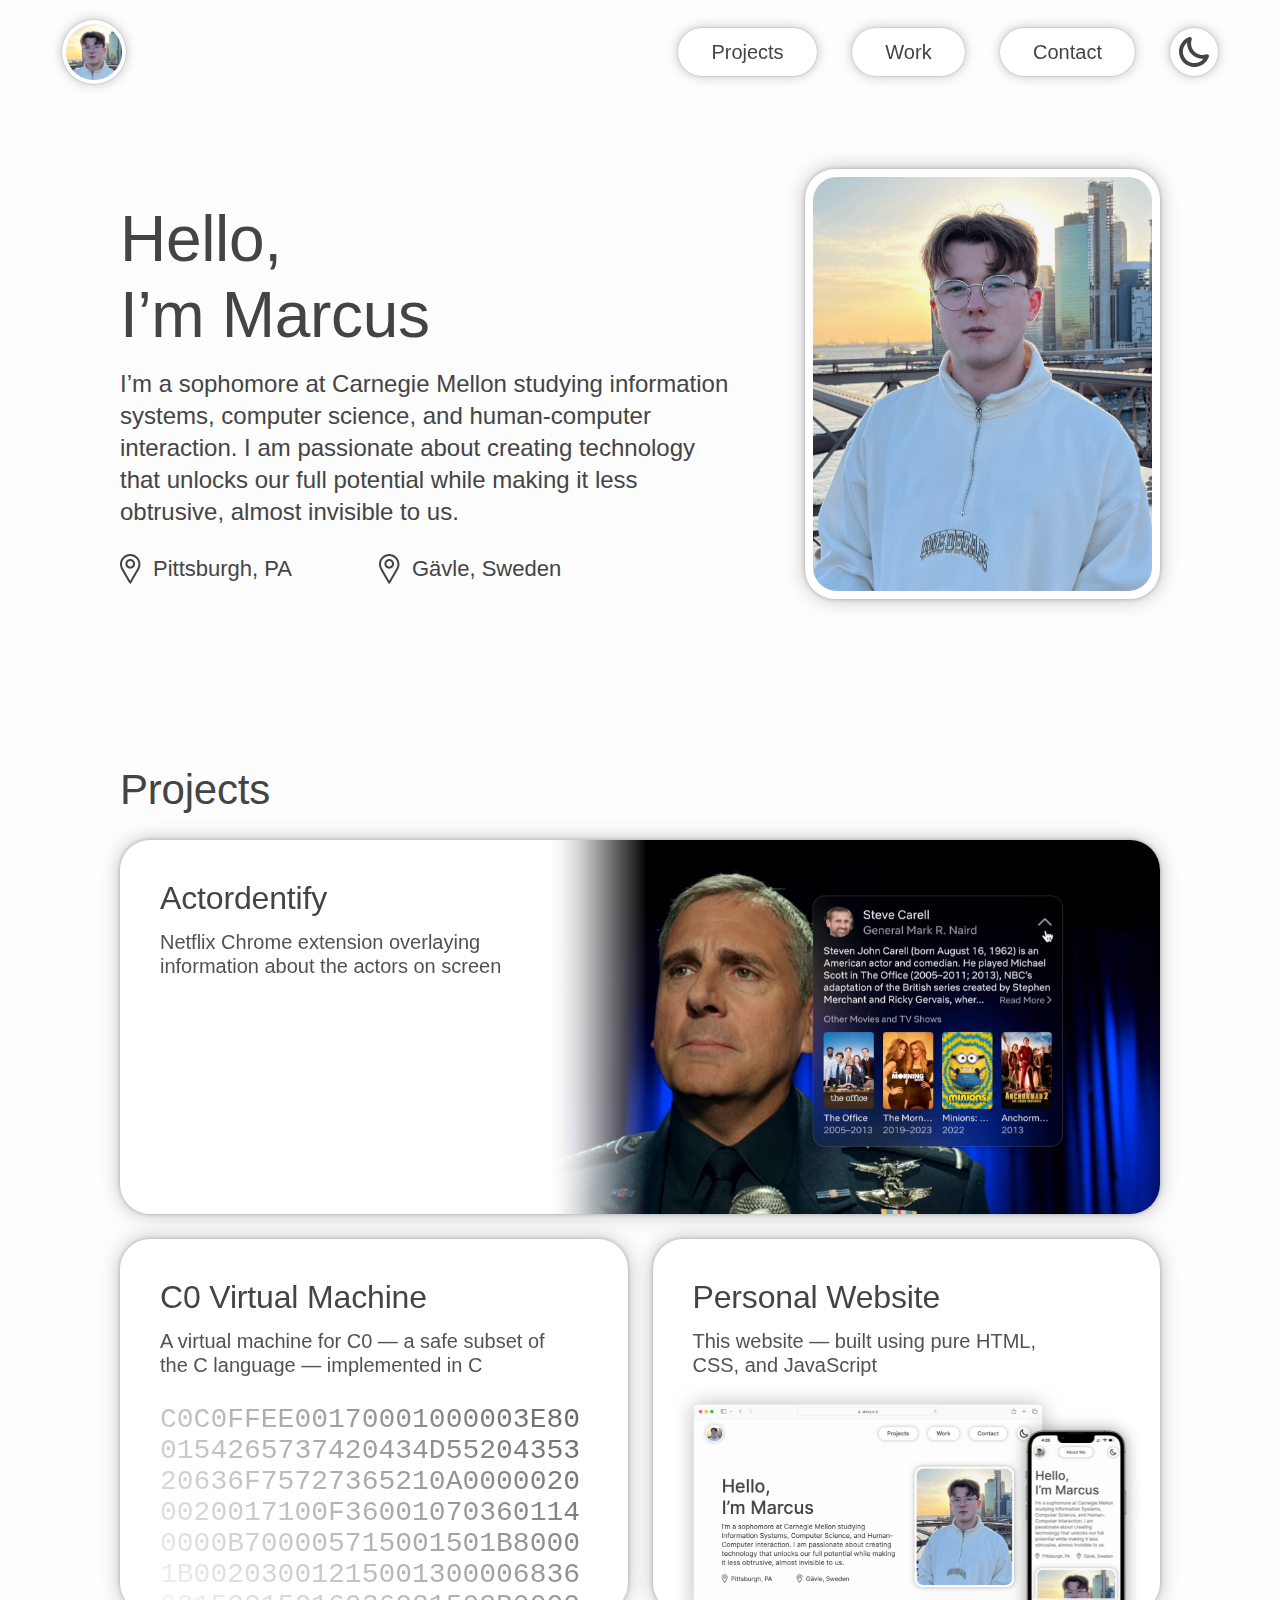
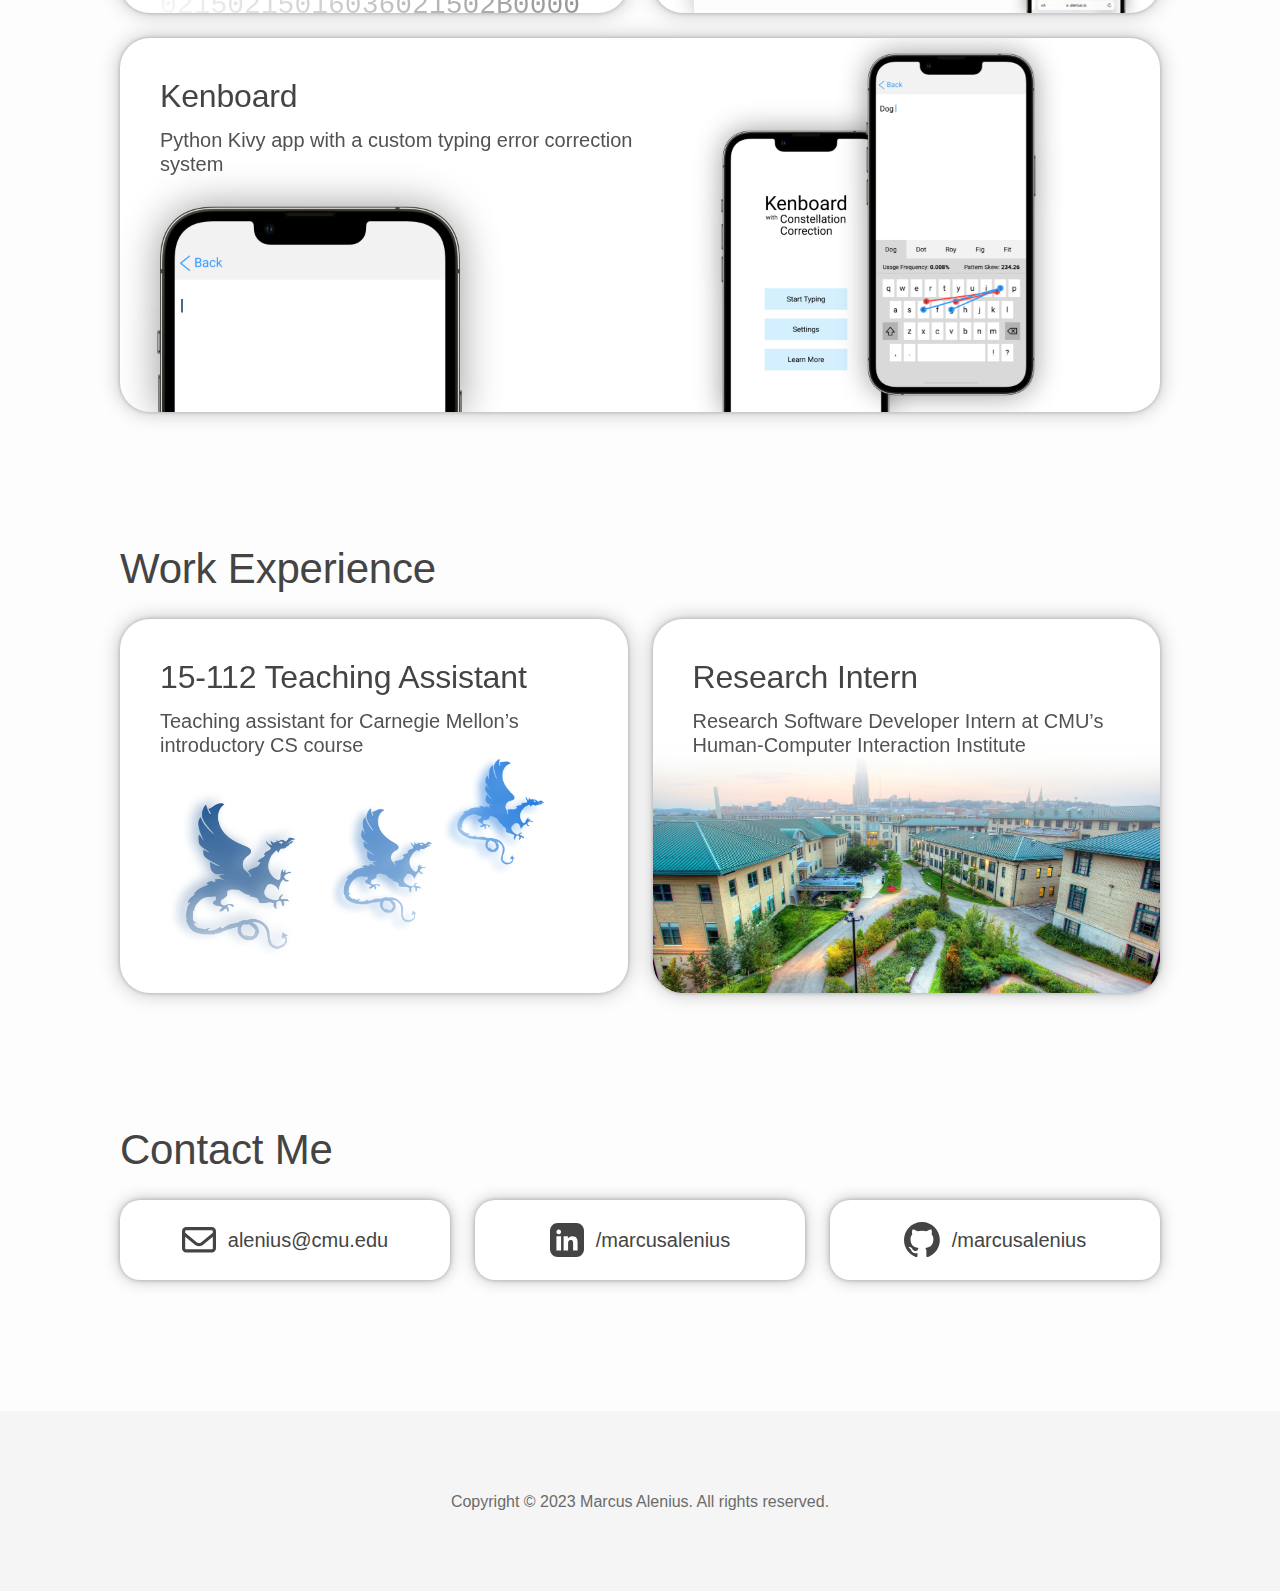
==== index.html @ e86f9cc8 "removed test" ====
<!DOCTYPE html>
<html lang="en">
  <head>
    <meta charset="UTF-8">
    <meta http-equiv="X-UA-Compatible" content="IE=edge">
    <meta name="viewport" content="width=device-width, initial-scale=1.0">
    <title>Marcus Alenius</title>
    <meta name="description" content="I’m a sophomore at Carnegie Mellon studying information systems, computer science, and human-computer interaction. I am passionate about creating technology that unlocks our full potential while making it less obtrusive, almost invisible to us.">
    <meta name="author" content="Marcus Alenius">
    <!-- Favicon -->
    <link rel="icon" type="image/png" sizes="16x16" href="/favicon-16x16.png">
    <link rel="icon" type="image/png" sizes="32x32" href="/favicon-32x32.png">
    <link rel="icon" type="image/png" sizes="48x48" href="/favicon-48x48.png">
    <link rel="icon" type="image/png" sizes="96x96" href="/favicon-96x96.png">
    <link rel="apple-touch-icon" sizes="180x180" href="/favicon-180x180.png">
    <!-- Open Graph meta data -->
    <meta property="og:url" content="https://alenius.io">
    <meta property="og:type" content="website">
    <meta property="og:site_name" content="Marcus Alenius">
    <meta property="og:title" content="Marcus Alenius">
    <meta property="og:description" content="I’m a sophomore at Carnegie Mellon studying information systems, computer science, and human-computer interaction. I am passionate about creating technology that unlocks our full potential while making it less obtrusive, almost invisible to us.">
    <meta property="og:image" content="https://alenius.io/url-thumbnails/home-thumbnail.png">
    <!-- Twitter meta data -->
    <meta name="twitter:card" content="summary_large_image">
    <meta property="twitter:domain" content="alenius.io">
    <meta property="twitter:url" content="https://alenius.io">
    <meta name="twitter:title" content="Marcus Alenius">
    <meta name="twitter:description" content="I’m a sophomore at Carnegie Mellon studying information systems, computer science, and human-computer interaction. I am passionate about creating technology that unlocks our full potential while making it less obtrusive, almost invisible to us.">
    <meta name="twitter:image" content="https://alenius.io/url-thumbnails/home-thumbnail.png">
    <!-- Font import -->
    <link rel="preconnect" href="https://fonts.googleapis.com">
    <link rel="preconnect" href="https://fonts.gstatic.com" crossorigin>
    <link href="https://fonts.googleapis.com/css2?family=Inter:wght@400;500&display=swap" rel="stylesheet">
    <!-- Style sheets -->
    <link rel="stylesheet" href="css/styles.css">
    <link rel="stylesheet" href="css/typography.css">
    <link rel="stylesheet" href="css/cards.css">
    <link rel="stylesheet" href="css/navbar.css">
    <link rel="stylesheet" href="css/hero.css">
    <link rel="stylesheet" href="css/projects.css">
    <link rel="stylesheet" href="css/work.css">
    <link rel="stylesheet" href="css/contact.css">
    <link rel="stylesheet" href="css/footer.css">
  </head>
  <body class="light-mode home-page">
    <nav>
      <div id="navbutton-home" tabindex="0" onclick="scrollToTop()">
        <div class="card-border"></div>
        <img src="images/navbar-headshot.png" alt="small image of Marcus Alenius" draggable="false" id="navbar-headshot">
      </div>
      <div class="hidden" id="navmenu-mobile">
        <div class="card-border"></div>
        <div class="navmenu-item selected" id="navmenu-item-about-me" tabindex="0" onclick="handleAboutMeClick()">
          <div class="button-text">About Me</div>
        </div>
        <div class="navmenu-item hidden" id="navmenu-item-projects" tabindex="0" onclick="handleProjectsClick()">
          <div class="button-text">Projects</div>
        </div>
        <div class="navmenu-item hidden" id="navmenu-item-work" tabindex="0" onclick="handleWorkClick()">
          <div class="button-text">Work</div>
        </div>
        <div class="navmenu-item hidden" id="navmenu-item-contact" tabindex="0" onclick="handleContactClick()">
          <div class="button-text">Contact</div>
        </div>
      </div>
      <div id="nav-right">
        <div class="navbutton" id="navbutton-projects" tabindex="0" onclick="scrollToProjects()">
          <div class="card-border"></div>
          <div class="button-text">Projects</div>
        </div>
        <div class="navbutton" id="navbutton-work" tabindex="0" onclick="scrollToWork()">
          <div class="card-border"></div>
          <div class="button-text">Work</div>
        </div>
        <div class="navbutton" id="navbutton-contact" tabindex="0" onclick="scrollToContact()">
          <div class="card-border"></div>
          <div class="button-text">Contact</div>
        </div>
        <div class="navbutton drop-down-hidden" id="navbutton-appearance" tabindex="0" onclick="toggleAppearanceDropdown()">
          <div class="card-border"></div>
          <img src="icons/appearance-icon-light-mode.svg" alt="moon icon to change appearance" draggable="false" class="appearance-icon" id="appearance-icon-light-mode">
          <img src="icons/appearance-icon-dark-mode.svg" alt="moon icon to change appearance" draggable="false" class="appearance-icon" id="appearance-icon-dark-mode">
          <img src="icons/appearance-cross-icon-light-mode.svg" alt="cross icon" draggable="false" class="appearance-cross-icon" id="appearance-cross-icon-light-mode">
          <img src="icons/appearance-cross-icon-dark-mode.svg" alt="cross icon" draggable="false" class="appearance-cross-icon" id="appearance-cross-icon-dark-mode">
        </div>
        <div class="hidden" id="appearance-drop-down">
          <div class="card-border"></div>
          <div class="appearance-drop-down-item selected" id="appearance-drop-down-item-system" tabindex="0" onclick="buttonClickToSetSystemAppearance()">
            <img src="icons/appearance-drop-down-icon-system-light-mode.svg" alt="gear icon" draggable="false" class="appearance-drop-down-icon appearance-drop-down-icon-light-mode">
            <img src="icons/appearance-drop-down-icon-system-dark-mode.png" alt="gear icon" draggable="false" class="appearance-drop-down-icon appearance-drop-down-icon-dark-mode">
            <div class="button-text">System</div>
          </div>
          <div class="appearance-drop-down-item" id="appearance-drop-down-item-light" tabindex="0" onclick="buttonClickToSetLightMode()">
            <img src="icons/appearance-drop-down-icon-light-light-mode.svg" alt="sun icon" draggable="false" class="appearance-drop-down-icon appearance-drop-down-icon-light-mode">
            <img src="icons/appearance-drop-down-icon-light-dark-mode.svg" alt="sun icon" draggable="false" class="appearance-drop-down-icon appearance-drop-down-icon-dark-mode">
            <div class="button-text">Light</div>
          </div>
          <div class="appearance-drop-down-item" id="appearance-drop-down-item-dark" tabindex="0" onclick="buttonClickToSetDarkMode()">
            <img src="icons/appearance-drop-down-icon-dark-light-mode.svg" alt="moon icon" draggable="false" class="appearance-drop-down-icon appearance-drop-down-icon-light-mode">
            <img src="icons/appearance-drop-down-icon-dark-dark-mode.svg" alt="moon icon" draggable="false" class="appearance-drop-down-icon appearance-drop-down-icon-dark-mode">
            <div class="button-text">Dark</div>
          </div>
        </div>
      </div>
    </nav>
    <div id="container">
      <div id="hero">
        <div id="hero-left">
          <h1>Hello,<br>I’m Marcus</h1>
          <p class="paragraph-large">I’m a sophomore at Carnegie Mellon studying information systems, computer science, and human-computer interaction. I am passionate about creating technology that unlocks our full potential while making it less obtrusive, almost invisible to us.</p>
          <div id="locations-container">
            <a href="https://goo.gl/maps/bNiQi64BXmRpJvmT6" target="_blank" id="pitt-link">
              <div class="location">
                <img src="icons/location-icon-light-mode.svg" alt="location pin" draggable="false" class="location-icon location-icon-light-mode">
                <img src="icons/location-icon-dark-mode.svg" alt="location pin" draggable="false" class="location-icon location-icon-dark-mode">
                <div class="location-text">Pittsburgh, PA</div>
              </div>  
            </a>
            <a href="https://goo.gl/maps/P4SXTrr1t84QU3kj7" target="_blank" id="gavle-link">
              <div class="location">
                <img src="icons/location-icon-light-mode.svg" alt="location pin" draggable="false" class="location-icon location-icon-light-mode">
                <img src="icons/location-icon-dark-mode.svg" alt="location pin" draggable="false" class="location-icon location-icon-dark-mode">
                <div class="location-text">Gävle, Sweden</div>
              </div>  
            </a>
          </div>
        </div>
        <div id="hero-right">
          <div class="card" id="hero-card">
            <div class="card-border"></div>
            <img src="images/hero-image-desktop.png" alt="large image of Marcus Alenius" draggable="false" class="hero-image" id="hero-image-desktop">
            <img src="images/hero-image-tablet.png" alt="large image of Marcus Alenius" draggable="false" class="hero-image" id="hero-image-tablet">
            <img src="images/hero-image-medium-skinny.png" alt="large image of Marcus Alenius" draggable="false" class="hero-image" id="hero-image-medium-skinny">
            <img src="images/hero-image-skinny.png" alt="large image of Marcus Alenius" draggable="false" class="hero-image" id="hero-image-skinny">
            <img src="images/hero-image-mobile.png" alt="large image of Marcus Alenius" draggable="false" class="hero-image" id="hero-image-mobile">
            <img src="images/hero-image-mobile-small.png" alt="large image of Marcus Alenius" draggable="false" class="hero-image" id="hero-image-mobile-small">
          </div>
        </div>
      </div>
      <div id="projects">
        <h2>Projects</h2>
        <div class="card-layout">
          <div class="card" id="kenboard-card" tabindex="0" onclick="window.location.href='https://alenius.io/kenboard'">
            <div class="card-border"></div>
            <h3>Kenboard</h3>
            <p class="paragraph-small">Python Kivy app with a custom typing error correction system</p>
            <div class="card-images">
              <img src="images/kenboard-demo.png" alt="screenshot of Kenboard's typing experience" draggable="false" id="kenboard-demo-image">
              <video src="images/kenboard-demo.mp4" playsinline muted loop id="kenboard-demo-video"></video>
              <img src="images/kenboard-splash.png" alt="screenshot of Kenboard's splash screen" draggable="false" id="kenboard-splash">
              <img src="images/kenboard-debug.png" alt="screenshot of Kenboard's typing experience in debug mode" draggable="false" id="kenboard-debug">  
            </div>
          </div>
          <div class="card" id="c0vm-card" tabindex="0" onclick="window.location.href='https://alenius.io/c0vm'">
            <div class="card-border"></div>
            <h3>C0 Virtual Machine</h3>
            <p class="paragraph-small">A virtual machine for C0 — a safe subset of the C language — implemented in C</p>
            <div class="card-images">
              <p>
                C0C0FFEE00170001000003E800154265737420434D5520435320636F75727365210A00000200020017100F360010703601140000B700005715001501B80001B0020300121500130000683602150215016036021502B0000100010006
              </p>
            </div>
          </div>
          <div class="card" id="personal-website-card" tabindex="0" onclick="window.location.href='https://alenius.io/personal-website'">
            <div class="card-border"></div>
            <h3>Personal Website</h3>
            <p class="paragraph-small">This website — built using pure HTML, CSS, and JavaScript</p>
            <div class="card-images">
              <img src="images/personal-website-safari-light-mode.png" alt="screenshot of this website" draggable="false" class="personal-website-safari" id="personal-website-safari-light-mode">
              <img src="images/personal-website-safari-dark-mode.png" alt="screenshot of this website" draggable="false" class="personal-website-safari" id="personal-website-safari-dark-mode">
              <img src="images/personal-website-iphone-light-mode.png" alt="screenshot of this website on an iPhone" draggable="false" class="personal-website-iphone" id="personal-website-iphone-light-mode">
              <img src="images/personal-website-iphone-dark-mode.png" alt="screenshot of this website on an iPhone" draggable="false" class="personal-website-iphone" id="personal-website-iphone-dark-mode">
            </div>
          </div>
          <!-- <div class="card" id="happy-day-card" tabindex="0" onclick="window.location.href='https://alenius.io/happy-day'">
            <div class="card-border"></div>
            <h3>Happy Day Dessert<br>Factory Website</h3>
            <p class="paragraph-small">Redesign of local ice cream shop’s website</p>
            <div class="card-images">
              <img src="images/happy-day-menu.png" alt="screenshot of Happy Day Dessert Factory's menu page" draggable="false" id="happy-day-menu">
              <img src="images/happy-day-home.png" alt="screenshot of Happy Day Dessert Factory's home page" draggable="false" id="happy-day-home">    
            </div>
          </div>   -->
          <div class="card" id="actordentify-card" tabindex="0" onclick="window.location.href='https://alenius.io/actordentify'">
            <div class="card-border"></div>
            <h3>Actordentify</h3>
            <p class="paragraph-small">Netflix Chrome extension overlaying information about the actors on screen</p>
            <p class="paragraph-small paragraph-small-mobile">Netflix Chrome extension providing actor information</p>
            <div class="card-images">
              <img src="images/actordentify-hero-image.png" alt="Card with actor information" id="actordentify-hero-image">
              <img src="images/actordentify-hero-image-mobile.png" alt="Card with actor information" id="actordentify-hero-image-mobile">
              <div id="actordentify-fade"></div>
            </div>
          </div>
        </div>
      </div>
      <div id="work">
        <h2>Work Experience</h2>
        <div class="card-layout">
          <div class="card" id="ta-card" tabindex="0" onclick="window.location.href='https://alenius.io/ta-112'">
            <h3>15-112 Teaching Assistant</h3>
            <div class="card-border"></div>
            <p class="paragraph-small">Teaching assistant for Carnegie Mellon’s introductory CS course</p>
            <div class="card-images">
              <img src="images/ta-112-dragon-large-light-mode.png" alt="Large blue dragon" id="ta-112-dragon-large-light-mode" class="ta-112-dragon-large ta-112-dragon-light-mode">
              <img src="images/ta-112-dragon-large-dark-mode.png" alt="Large blue dragon" id="ta-112-dragon-large-dark-mode" class="ta-112-dragon-large ta-112-dragon-dark-mode">
              <img src="images/ta-112-dragon-medium-light-mode.png" alt="Medium blue dragon" id="ta-112-dragon-medium-light-mode" class="ta-112-dragon-medium ta-112-dragon-light-mode">
              <img src="images/ta-112-dragon-medium-dark-mode.png" alt="Medium blue dragon" id="ta-112-dragon-medium-dark-mode" class="ta-112-dragon-medium ta-112-dragon-dark-mode">
              <img src="images/ta-112-dragon-small-light-mode.png" alt="Small blue dragon" id="ta-112-dragon-small-light-mode" class="ta-112-dragon-small ta-112-dragon-light-mode">
              <img src="images/ta-112-dragon-small-dark-mode.png" alt="Small blue dragon" id="ta-112-dragon-small-dark-mode" class="ta-112-dragon-small ta-112-dragon-dark-mode">  
            </div>
          </div>
          <div class="card" id="hcii-reu-card" tabindex="0" onclick="window.location.href='https://alenius.io/hcii-reu'">
            <div class="card-border"></div>
            <h3>Research Intern</h3>
            <p class="paragraph-small">Research Software Developer Intern at CMU’s Human-Computer Interaction Institute</p>
            <div class="card-images">
              <img src="images/hcii-reu-landscape-faded.png" alt="CMU's campus" draggable="false" id="hcii-reu-landscape-faded">
            </div>
          </div>
        </div>
      </div>
      <div id="contact">
        <h2>Contact Me</h2>
        <div class="contact-card-layout">
          <a href="mailto:alenius@cmu.edu" target="_blank" tabindex="0">
            <div class="contact-card" id="email-card">
              <div class="card-border"></div>
              <img src="icons/email-icon-light-mode.svg" alt="email icon" draggable="false" class="contact-icon-light-mode email-icon">
              <img src="icons/email-icon-dark-mode.svg" alt="email icon" draggable="false" class="contact-icon-dark-mode email-icon">
              <div class="button-text">alenius@cmu.edu</div>
            </div>  
          </a>
          <a href="https://www.linkedin.com/in/marcusalenius/" target="_blank" tabindex="0">
            <div class="contact-card" id="linkedin-card">
              <div class="card-border"></div>
              <img src="icons/linkedin-icon-light-mode.svg" alt="linkedin icon" draggable="false" class="contact-icon-light-mode linkedin-icon">
              <img src="icons/linkedin-icon-dark-mode.svg" alt="linkedin icon" draggable="false" class="contact-icon-dark-mode linkedin-icon">
              <div class="button-text">/marcusalenius</div>
            </div>  
          </a>
          <a href="https://github.com/marcusalenius" target="_blank" tabindex="0">
            <div class="contact-card" id="github-card">
              <div class="card-border"></div>
              <img src="icons/github-icon-light-mode.svg" alt="github icon" draggable="false" class="contact-icon-light-mode github-icon">
              <img src="icons/github-icon-dark-mode.svg" alt="github icon" draggable="false" class="contact-icon-dark-mode github-icon">
              <div class="button-text">/marcusalenius</div>
            </div>  
          </a>
        </div>
      </div>
    </div>  
    <footer>
      <div class="footer-text">Copyright &copy; 2023 Marcus Alenius. All rights reserved.</div>
    </footer>
    <script src="js/navbar-and-appearance.js"></script>
    <script src="js/locations.js"></script>
    <script src="js/navmenu-mobile.js"></script>
    <script src="js/card-hover-effect.js"></script>
    <script src="js/accessibility.js"></script>
    <script src="js/video-playback.js"></script>
  </body>
</html>
---- css/styles.css ----
:root {

    /* light mode colors */
    --lightBackground: #FDFDFD;
    --lightCard: #FFFFFF;
    --lightText: #444444;
    --lightBodyText: #525252;
    --lightFooterText: #6B6B6B;
    --lightFooter: #F5F5F5;
    --lightHover: #F5F5F5;
    --lightSelected: #ECECEC;

    /* dark mode colors */
    --darkBackground: #262626;
    --darkCard: #323232;
    --darkCardRim: #555555;
    --darkText: #FAFAFA;
    --darkBodyText: #E6E6E6;
    --darkFooterText: #B3B3B3;
    --darkFooter: #2E2E2E;
    --darkHover: #414141;
    --darkSelected: #4D4D4D;

}

* {
    box-sizing: border-box;
    margin: 0;
    padding: 0;
}

body {
    /* font-family: 'Inter', sans-serif; */
    font-family: 'Nunito Sans', sans-serif;
    -webkit-font-smoothing: subpixel-antialiased;
}

body.light-mode {
    background-color: var(--lightBackground);
    transition: background-color 400ms;
}

body.dark-mode {
    background-color: var(--darkBackground);
    transition: background-color 400ms;
}

#container {
    width: 1040px;
    margin: 0 auto;
}

a { text-decoration: none; }

/* iPad Pro 11" Landscape */
@media (max-width: 1200px) {

    #container { width: 989px; }

}

/* iPad Pro 12.9" Portrait */
@media (max-width: 1120px) {

    #container { width: 862px; }

}

/* iPad Pro 11" Portrait */
@media (max-width: 970px) {

    #container { width: 754px; }

}

/* iPad Mini Portrait */
@media (max-width: 830px) {

    #container { width: 700px; }

}

/* iPhone 14 Plus */
@media (max-width: 740px) {

    #container { width: 394px; }

}

/* iPhone 14 */
@media (max-width: 424px) {

    #container { width: 353px; }

}
---- css/typography.css ----
h1 {
    font-style: normal;
    font-weight: 500;
    font-size: 64px;
    line-height: 76px;
    letter-spacing: -0.005em;
}

.light-mode h1 { color: var(--lightText); }

.dark-mode h1 { color: var(--darkText); }

h2 {
    font-style: normal;
    font-weight: 500;
    font-size: 42px;
    line-height: 51px;
    letter-spacing: -0.005em;
}

.light-mode h2 { color: var(--lightText); }

.dark-mode h2 { color: var(--darkText); }

h3 {
    font-style: normal;
    font-weight: 500;
    font-size: 32px;
    line-height: 39px;
    letter-spacing: -0.005em;
    z-index: 15;
}

.light-mode h3 { color: var(--lightText); }

.dark-mode h3 { color: var(--darkText); }

p.paragraph-large {
    font-style: normal;
    font-weight: 400;
    font-size: 24px;
    line-height: 32px;
}

.light-mode p.paragraph-large { color: var(--lightText); }

.dark-mode p.paragraph-large { color: var(--darkText); }

p.paragraph-small {
    font-style: normal;
    font-weight: 400;
    font-size: 20px;
    line-height: 24px;
    z-index: 15;
}

.light-mode p.paragraph-small { color: var(--lightBodyText); }

.dark-mode p.paragraph-small { color: var(--darkBodyText); }

.location-text {
    font-style: normal;
    font-weight: 400;
    font-size: 22px;
    white-space: nowrap;
}

.light-mode .location-text { color: var(--lightText); }

.dark-mode .location-text { color: var(--darkText); }

.button-text {
    font-style: normal;
    font-weight: 500;
    font-size: 20px;
    line-height: 24px;
}

.light-mode .button-text { color: var(--lightText); }

.dark-mode .button-text { color: var(--darkText); }

.footer-text {
    font-style: normal;
    font-weight: 400;
    font-size: 16px;
    line-height: 19px;
}

.light-mode .footer-text { color: var(--lightFooterText); }

.dark-mode .footer-text { color: var(--darkFooterText); }

.image-text {
    font-style: normal;
    font-weight: 400;
    font-size: 16px;
    line-height: 19px;
}

.light-mode .image-text { color: var(--lightBodyText); }

.dark-mode .image-text { color: var(--darkBodyText); }


.light-mode a { color: var(--lightFooterText); }

.dark-mode a { color: var(--darkFooterText); }

.post-body p {
    font-style: normal;
    font-weight: 400;
    font-size: 18px;
    line-height: 26px;
    z-index: 15;
}

.light-mode .post-body p { color: var(--lightBodyText); }

.dark-mode .post-body p { color: var(--darkBodyText); }

.post-body ol {
    font-style: normal;
    font-weight: 400;
    font-size: 18px;
    line-height: 24px;
    z-index: 15;
}

.light-mode .post-body ol { color: var(--lightBodyText); }

.dark-mode .post-body ol { color: var(--darkBodyText); }


/* tablet */
@media (max-width: 1200px) {
    
    h1 {
        font-size: 58px;
        line-height: 68px;
    }

    h2 {
        font-size: 38px;
        line-height: 46px;
    }

    p.paragraph-large {
        font-size: 22px;
        line-height: 30px;
    }

    .location-text { font-size: 20px; }
        
}

/* phone */
@media (max-width: 740px) {
    
    h1 {
        font-size: 54px;
        line-height: 63px;
    }

    h2 {
        font-size: 32px;
        line-height: 39px;
    }

    h3 {
        font-size: 26px;
        line-height: 32px;
    }

    p.paragraph-large {
        font-size: 20px;
        line-height: 26px;
    }

    p.paragraph-small {
        font-size: 18px;
        line-height: 21px;
    }

    .location-text { font-size: 18px; }
    
    .button-text {
        font-size: 18px;
        line-height: 22px;
    }
    
    .footer-text {
        font-size: 14px;
        line-height: 17px;
        text-align: center;
    }

}
---- css/cards.css ----
.card-layout {
    display: grid;
    grid-template-columns: 1fr 1fr;
    gap: 25px;
    margin-top: 25px;
    margin-bottom: 131px;
}

.card {
    overflow: hidden;
    border-radius: 30px;
    height: 374px;
    cursor: pointer;
    transform: translateZ(0); /* to fix safari border radius overflow hidden issue */
}

.card h3 {
    padding-left: 40px;
    padding-top: 39px;
    position: relative;
}

.card p {
    margin-left: 40px;
    margin-top: 12px;
    position: relative;
}

.card-images {
    overflow: hidden;
    position: absolute;
    width: 100%;
    height: 100%;
    top: 0px;
    left: 0px;
    z-index: 11;
    transform: translateZ(0); /* to fix safari border radius overflow hidden issue */
}

.light-mode .card {
    background: var(--lightCard);
    box-shadow: 0px 0px 4px rgba(0, 0, 0, 0.25), 0px 0px 20px rgba(0, 0, 0, 0.25);
    transition: scale 200ms ease, box-shadow 200ms ease; /* transition for hover */
}

@media (hover: hover) {
    .light-mode .card:hover {
        box-shadow: 0px 0px 11px rgba(0, 0, 0, 0.25), 0px 0px 32px rgba(0, 0, 0, 0.25);
        scale: 1.0005;
        transition: scale 200ms ease, box-shadow 200ms ease;
    }
}

/* background card */
.dark-mode .card {
    background: var(--darkCardRim);
    box-shadow: 0px 0px 17px #000000;
    position: relative;
    transition: scale 200ms ease, box-shadow 200ms ease; /* transition for hover */
}

@media (hover: hover) {
    .dark-mode .card:hover {
        box-shadow: 0px 0px 22px #000000;
        scale: 1.001;
        transition: scale 200ms ease, box-shadow 200ms ease;
    }
}

/* foreground card */
.dark-mode .card::before {
    background-color: var(--darkCard);
    content: '';
    position: absolute;
    margin: 1px;
    width: calc(100% - 2px);
    height: calc(100% - 2px);
    border-radius: 29px;
    z-index: 10;
}

/* foreground hover element and background hover element */
.card::after,
.card .card-border,
.contact-card::after,
.contact-card .card-border {
    opacity: 0;
    transition: opacity 500ms;
    content: '';
    position: absolute;
    left: 0;
    top: 0;
    width: 100%;
    height: 100%;
    border-radius: inherit;
}

/* foreground hover element, dark mode */
.dark-mode .card::after {
    background: radial-gradient(
        circle 800px at var(--mouseX) var(--mouseY), rgba(255, 255, 255, 0.04), 
        transparent 40%
    );
    z-index: 20;
}

/* foreground hover element, light mode */
.light-mode .card::after {
    background: radial-gradient(
        circle 800px at var(--mouseX) var(--mouseY), rgba(255, 255, 255, 0.3), 
        transparent 40%
    );
    z-index: 20;
}

/* hero card hover element, dark mode */
.dark-mode #hero-card::after {
    background: radial-gradient(
        circle 800px at var(--mouseX) var(--mouseY), rgba(255, 255, 255, 0.1), 
        transparent 40%
    );
    z-index: 20;
}

/* hero card hover element, light mode */
.light-mode #hero-card::after {
    background: radial-gradient(
        circle 800px at var(--mouseX) var(--mouseY), rgba(255, 255, 255, 0.18), 
        transparent 40%
    );
    z-index: 20;
}

/* make actordentify card hover element the same as hero card hover element in light mode */
.light-mode #actordentify-card::after {
    background: radial-gradient(
        circle 800px at var(--mouseX) var(--mouseY), rgba(255, 255, 255, 0.18), 
        transparent 40%
    );
    z-index: 20;
}


/* background hover element, only in dark mode, o */
.dark-mode .card .card-border {
    background: radial-gradient(
        circle 400px at var(--mouseX) var(--mouseY), rgba(255, 255, 255, 0.7), 
        transparent 40%
    );
    z-index: 9;
}

/* background hover element, hide in light mode */
.light-mode .card .card-border,
.light-mode .contact-card .card-border {
    display: none;
}

/* when card hovered, show foreground hover element */
@media (hover: hover) {
    .card:hover::after,
    .contact-card:hover::after {
        opacity: 1;
    }
}

/* when card-layout hovered, show background hover element */
@media (hover: hover) {
    .card-layout:hover .card .card-border,
    .contact-card-layout:hover .contact-card .card-border {
        opacity: 1;
    }
}

/* when hero-card hovered, show background hover element */
@media (hover: hover) {
    #hero-card:hover .card-border {
        opacity: 1;
    }    
}

.contact-card-layout {
    display: grid;
    grid-template-columns: 1fr 1fr 1fr;
    gap: 25px;
    margin-top: 25px;
    margin-bottom: 131px;
}

.contact-card {
    border-radius: 20px;
    height: 80px;
    position: relative;
}

.contact-card .button-text { 
    position: relative; 
    z-index: 11;
}

.light-mode .contact-card {
    background: var(--lightCard);
    box-shadow: 0px 0px 4px rgba(0, 0, 0, 0.25), 0px 0px 16px rgba(0, 0, 0, 0.25);
    transition: scale 200ms ease, box-shadow 200ms ease; /* transition for hover */
}

@media (hover: hover) {
    .light-mode .contact-card:hover {
        box-shadow: 0px 0px 10px rgba(0, 0, 0, 0.25), 0px 0px 30px rgba(0, 0, 0, 0.25);
        scale: 1.00005;
        transition: scale 200ms ease, box-shadow 200ms ease;
    }    
}

/* background contact-card */
.dark-mode .contact-card {
    background: var(--darkCardRim);
    box-shadow: 0px 0px 10px #000000;
    position: relative;
    transition: scale 200ms ease, box-shadow 200ms ease; /* transition for hover */
}

@media (hover: hover) {
    .dark-mode .contact-card:hover {
        box-shadow: 0px 0px 15px #000000;
        scale: 1.0005;
        transition: scale 200ms ease, box-shadow 200ms ease;
    
    }    
}

/* foreground contact-card */
.dark-mode .contact-card::before {
    background-color: var(--darkCard);
    content: '';
    position: absolute;
    margin: 1px;
    width: calc(100% - 2px);
    height: calc(100% - 2px);
    border-radius: 19px;
    z-index: 10;
}

/* foreground hover element, dark mode */
.dark-mode .contact-card::after {
    background: radial-gradient(
        circle 400px at var(--mouseX) var(--mouseY), rgba(255, 255, 255, 0.04), 
        transparent 40%
    );
    z-index: 20;
}

/* foreground hover element, light mode */
.light-mode .contact-card::after {
    background: radial-gradient(
        circle 400px at var(--mouseX) var(--mouseY), rgba(255, 255, 255, 0.2), 
        transparent 40%
    );
    z-index: 20;
}

/* background hover element, only in dark mode */
.dark-mode .contact-card .card-border {
    background: radial-gradient(
        circle 150px at var(--mouseX) var(--mouseY), rgba(255, 255, 255, 0.7), 
        transparent 40%
    );
    z-index: 9;
}


/* iPad Pro 11" Portrait */
@media (max-width: 970px) {

    .card-layout { gap: 22px; }

    .contact-card-layout { gap: 22px; }
    
    .card h3 {
        padding-left: 33px;
        padding-top: 28px;
    }
    
    .card p {
        margin-left: 33px;
        margin-top: 10px;
    }
     
}

/* iPad Mini Portrait */
@media (max-width: 830px) {

    .card-layout { gap: 20px; }

    .contact-card-layout { gap: 20px; }

    .card h3 {
        padding-left: 22px;
        padding-top: 28px;
    }
    
    .card p {
        margin-left: 22px;
        margin-top: 10px;
    }

}

/* iPhone 14 Plus */
@media (max-width: 740px) {

    .card-layout {
        display: grid;
        grid-template-columns: 1fr;
        gap: 22px;
        margin-top: 25px;
        margin-bottom: 131px;
    }    

    .card { height: 285px; }
    
    .card h3 {
        padding-left: 28px;
        padding-top: 27px;
    }
    
    .card p {
        margin-left: 28px;
        margin-top: 8px;
    }

    .contact-card-layout {
        display: grid;
        grid-template-columns: 1fr;
        gap: 20px;
        margin-top: 25px;
        margin-bottom: 131px;
    }

    .contact-card { height: 70px; }
    
}
---- css/navbar.css ----
nav {
    position: sticky;
    z-index: 100;
    top: 20px;
    width: 1156px;
    margin: 0 auto;
    display: flex;
    justify-content: space-between;
    align-items: center;
}

.post-page nav {
    top: 28px;
}

#nav-right {
    display: flex;
    gap: 35px;
}

/* Navbuttons */

.navbutton {
    border-radius: 45px;
    height: 48px;
    display: flex;
    align-items: center;
    justify-content: center;
    cursor: pointer;
    position: relative;
}

.light-mode .navbutton {
    background-color: var(--lightCard);
    box-shadow: 0px 0px 2px rgba(0, 0, 0, 0.25), 0px 0px 12px rgba(0, 0, 0, 0.25);
    transition: scale 200ms ease, box-shadow 200ms ease; /* transition for hover */
}

@media (hover: hover) {
    .light-mode .navbutton:hover {
        box-shadow: 0px 0px 8px rgba(0, 0, 0, 0.25), 0px 0px 26px rgba(0, 0, 0, 0.25);
        scale: 1.00005;
        transition: scale 200ms ease, box-shadow 200ms ease;
    }    
}

/* background card */
.dark-mode .navbutton {
    background-color: var(--darkCardRim);
    box-shadow: 0px 0px 8px #000000;
    position: relative;
    transition: scale 200ms ease, box-shadow 200ms ease; /* transition for hover */

}

@media (hover: hover) {
    .dark-mode .navbutton:hover {
        box-shadow: 0px 0px 13px #000000;
        scale: 1.0001;
        transition: scale 200ms ease, box-shadow 200ms ease;
    }    
}

/* foreground card */
.dark-mode .navbutton::before {
    background-color: var(--darkCard);
    content: '';
    position: absolute;
    margin: 1px;
    width: calc(100% - 2px);
    height: calc(100% - 2px);
    border-radius: 44px;
    z-index: 101;
}

/* foreground hover element and background hover element */
.navbutton::after,
.navbutton .card-border,
#appearance-drop-down::after,
#appearance-drop-down .card-border,
#navbutton-home::after,
#navbutton-home .card-border,
#navmenu-mobile::after,
#navmenu-mobile .card-border {
    opacity: 0;
    transition: opacity 500ms;
    content: '';
    position: absolute;
    left: 0;
    top: 0;
    width: 100%;
    height: 100%;
    border-radius: inherit;
}

/* foreground hover element, dark mode */
.dark-mode .navbutton::after {
    background: radial-gradient(
        circle 200px at var(--mouseX) var(--mouseY), rgba(255, 255, 255, 0.04), 
        transparent 40%
    );
    z-index: 120;
}

/* foreground hover element, light mode */
.light-mode .navbutton::after {
    background: radial-gradient(
        circle 200px at var(--mouseX) var(--mouseY), rgba(255, 255, 255, 0.2), 
        transparent 40%
    );
    z-index: 120;
}

/* background hover element, only in dark mode */
.dark-mode .navbutton .card-border,
.dark-mode #navbutton-home .card-border {
    background: radial-gradient(
        circle 100px at var(--mouseX) var(--mouseY), rgba(255, 255, 255, 0.7), 
        transparent 40%
    );
    z-index: 100;
}

/* background hover element, hide in light mode */
.light-mode .navbutton .card-border,
.light-mode #appearance-drop-down .card-border,
.light-mode #navbutton-home .card-border,
.light-mode #navmenu-mobile .card-border {
    display: none;
}

/* when card hovered, show foreground hover element */
@media (hover: hover) {
    .navbutton:hover::after,
    #appearance-drop-down:hover::after,
    #navbutton-home:hover::after,
    #navmenu-mobile:hover::after {
        opacity: 1;
    }
}

/* when parent container hovered, show background hover element */
@media (hover: hover) {
    #nav-right:hover .navbutton .card-border,
    #appearance-drop-down:hover .card-border,
    #navbutton-home:hover .card-border,
    #navbutton-appearance:hover .card-border,
    #navbutton-back:hover .card-border,
    #navmenu-mobile:hover .card-border {
        opacity: 1;
    }
}

.navbutton .button-text { z-index: 102; }

#navbutton-projects { width: 139px; }

#navbutton-work { width: 113px; }

#navbutton-contact { width: 135px; }

#navbutton-back {
    width: 118px;
    display: flex;
    gap: 8px;
}

/* Home button */

#navbutton-home {
    position: relative;
    width: 64px;
    height: 64px;
    border-radius: 45px;
    cursor: pointer;
}

.light-mode #navbutton-home {
    background: var(--lightCard);
    box-shadow: 0px 0px 2px rgba(0, 0, 0, 0.25), 0px 0px 12px rgba(0, 0, 0, 0.25);
    transition: scale 200ms ease, box-shadow 200ms ease; /* transition for hover */
}

@media (hover: hover) {
    .light-mode #navbutton-home:hover {
        box-shadow: 0px 0px 8px rgba(0, 0, 0, 0.25), 0px 0px 26px rgba(0, 0, 0, 0.25);
        scale: 1.0005;
        transition: scale 200ms ease, box-shadow 200ms ease;
    }    
}

/* background card */
.dark-mode #navbutton-home {
    background: var(--darkCardRim);
    box-shadow: 0px 0px 8px #000000;
    transition: scale 200ms ease, box-shadow 200ms ease; /* transition for hover */
}

@media (hover: hover) {
    .dark-mode #navbutton-home:hover {
        box-shadow: 0px 0px 13px #000000;
        scale: 1.0005;
        transition: scale 200ms ease, box-shadow 200ms ease;
    
    }    
}

/* foreground card */
.dark-mode #navbutton-home::before {
    background: var(--darkCard);
    position: relative;
    content: '';
    display: inline-block;
    margin: 1px;
    width: calc(100% - 2px);
    height: calc(100% - 2px);
    border-radius: 45px;
    z-index: 101;
}

/* foreground hover element, dark mode */
.dark-mode #navbutton-home::after {
    background: radial-gradient(
        circle 200px at var(--mouseX) var(--mouseY), rgba(255, 255, 255, 0.1), 
        transparent 40%
    );
    z-index: 120;
}

/* foreground hover element, light mode */
.light-mode #navbutton-home::after {
    background: radial-gradient(
        circle 200px at var(--mouseX) var(--mouseY), rgba(255, 255, 255, 0.02), 
        transparent 40%
    );
    z-index: 120;
}

#navbar-headshot {
    position: absolute;
    width: 56px;
    height: 56px;
    left: 4px;
    top: 4px;
    z-index: 102;
}

/* Back button */

#back-icon-dark-mode,
#back-icon-light-mode { z-index: 102; }

.light-mode #back-icon-dark-mode,
.dark-mode #back-icon-light-mode { display: none; }

/* Appearance button */

#navbutton-appearance {
    position: relative;
    width: 48px;
    height: 48px;
    border-radius: 45px;
    cursor: pointer;
}

#appearance-icon-light-mode {
    position: absolute;
    left: 9px;
    top: 9px;
    z-index: 102;
}

#appearance-icon-dark-mode {
    position: absolute;
    left: 11px;
    top: 10px;
    z-index: 102;
}

.appearance-cross-icon {
    position: absolute;
    left: 14px;
    top: 14px;
    z-index: 102;
}

.drop-down-hidden .appearance-icon,
.drop-down-visible .appearance-cross-icon {
    display: inline;
    transform: scale(1);
    transform-origin: center center;
    transition: transform 150ms ease;
}

.drop-down-hidden .appearance-cross-icon, 
.drop-down-visible .appearance-icon { transform: scale(0); }


.light-mode #appearance-icon-dark-mode,
.light-mode #appearance-cross-icon-dark-mode,
.dark-mode #appearance-icon-light-mode,
.dark-mode #appearance-cross-icon-light-mode { transform: scale(0); }

/* Appearance dropdown */

#appearance-drop-down.hidden {
    transform: scale(0);
    opacity: 0;
    transition: 120ms ease-in;
}

#appearance-drop-down {
    top: 70px;
    right: 0;
    position: absolute;
    width: 188px;
    height: 160px;
    border-radius: 20px;
    transform: scale(1);
    transform-origin: top right;
    transition: transform 200ms ease-out;
}

.post-page #appearance-drop-down { top: 62px; }

.light-mode #appearance-drop-down {
    background-color: var(--lightCard);
    box-shadow: 0px 0px 4px rgba(0, 0, 0, 0.25), 0px 0px 16px rgba(0, 0, 0, 0.25);
    transition: 200ms ease-out;
}

@media (hover: hover) {
    .light-mode #appearance-drop-down:hover {
        box-shadow: 0px 0px 10px rgba(0, 0, 0, 0.25), 0px 0px 30px rgba(0, 0, 0, 0.25);
        scale: 1.0005;
        transition: 200ms ease-out;
    }    
}

/* background card */
.dark-mode #appearance-drop-down {
    background-color: var(--darkCardRim);
    box-shadow: 0px 0px 10px #000000;
    display: inline;
    transition: 200ms ease-out;
}

@media (hover: hover) {
    .dark-mode #appearance-drop-down:hover {
        box-shadow: 0px 0px 15px #000000;
        scale: 1.0005;
        transition: 200ms ease-out;
    
    }    
}

/* foreground card */
.dark-mode #appearance-drop-down::before {
    background: var(--darkCard);
    content: '';
    position: absolute;
    display: inline-block;
    margin: 1px;
    width: calc(100% - 2px);
    height: calc(100% - 2px);
    border-radius: 19px;
    z-index: 101;
}

/* allow click-through */
#appearance-drop-down::after,
#appearance-drop-down .card-border {
    pointer-events: none;
}

/* foreground hover element, dark mode */
.dark-mode #appearance-drop-down::after {
    background: radial-gradient(
        circle 400px at var(--mouseX) var(--mouseY), rgba(255, 255, 255, 0.04), 
        transparent 40%
    );
    z-index: 120;
}

/* foreground hover element, light mode */
.light-mode #appearance-drop-down::after {
    background: radial-gradient(
        circle 400px at var(--mouseX) var(--mouseY), rgba(255, 255, 255, 0.2), 
        transparent 40%
    );
    z-index: 120;
}

/* background hover element, only in dark mode */
.dark-mode #appearance-drop-down .card-border {
    background: radial-gradient(
        circle 150px at var(--mouseX) var(--mouseY), rgba(255, 255, 255, 0.7), 
        transparent 40%
    );
    z-index: 100;
}

.appearance-drop-down-item {
    display: flex;
    position: relative;
    align-items: center;
    margin: auto;
    gap: 8px;
    width: 172px;
    height: 48px;
    border-radius: 12px;
    z-index: 102;
    cursor: pointer;
}

.light-mode .appearance-drop-down-item.selected {
 background-color: var(--lightSelected);
}

.dark-mode .appearance-drop-down-item.selected {
    background-color: var(--darkSelected);
}

@media (hover: hover) {
    .light-mode .appearance-drop-down-item:hover:not(.selected) {
        background-color: var(--lightHover);
    }
    
    .dark-mode .appearance-drop-down-item:hover:not(.selected) {
        background-color: var(--darkHover);
    }    
}

.appearance-drop-down-icon { margin-left: 12px; }

#appearance-drop-down-item-system { margin-top: 8px; }

#appearance-drop-down-item-system .appearance-drop-down-icon-dark-mode {
    width: 24px;
    height: 24px;
}

#appearance-drop-down-item-dark .appearance-drop-down-icon-dark-mode {
    margin-left: 16px;
}

.light-mode .appearance-drop-down-icon-dark-mode, 
.dark-mode .appearance-drop-down-icon-light-mode { display: none; }

#navmenu-mobile { display: none; }


/* iPad Pro 11" Landscape */
@media (max-width: 1200px) {

    nav { width: 1105px; }
    
}

/* iPad Pro 12.9" Portrait */
@media (max-width: 1120px) {

    nav { width: 935px; }

    #nav-right { gap: 30px; }
    
}

/* iPad Pro 11" Portrait */
@media (max-width: 970px) {

    nav { width: 814px; }

    #nav-right { gap: 25px; }

}

/* iPad Mini Portrait */
@media (max-width: 830px) {

    nav { width: 724px; }

}

/* iPhone 14 Plus */
@media (max-width: 740px) {

    nav {
        width: 408px;
        top: 6px;
    }

    .post-page nav { top: 9px; }

    .navbutton { display: none; }

    #navbutton-back { height: 44px; }
        
    #navbutton-home {
        width: 50px;
        height: 50px;
    } 
    
    #navbar-headshot {
        width: 44px;
        height: 44px;
        left: 3px;
        top: 3px;
    
    }

    #navbutton-appearance {
        display: block;
        width: 44px;
        height: 44px;
    }

    #appearance-icon-light-mode {
        width: 27.5px;
        height: 27.5px;
        left: 8px;
        top: 8px;
    }
    
    #appearance-icon-dark-mode {
        width: 24px;
        height: 24px;
        left: 10px;
        top: 10px;
    }

    .appearance-cross-icon {
        width: 19px;
        height: 19px;
        left: 13px;
        top: 13px;
    }

    #appearance-drop-down { top: 60px; }

    .post-page #appearance-drop-down { top: 57px; }

    /* Navmenu mobile */

    #navmenu-mobile {
        display: inline;
        position: absolute;
        top: 6px;
        left: 50%;
        transform: translateX(-50%);
        width: 188px;
        height: 208px;
        border-radius: 20px;
        transition: 200ms ease;
    }

    .light-mode #navmenu-mobile {
        background-color: var(--lightCard);
        box-shadow: 0px 0px 4px rgba(0, 0, 0, 0.25), 0px 0px 16px rgba(0, 0, 0, 0.25);
        transition: 200ms ease;
    }

    @media (hover: hover) {
        .light-mode #navmenu-mobile:hover {
            box-shadow: 0px 0px 10px rgba(0, 0, 0, 0.25), 0px 0px 30px rgba(0, 0, 0, 0.25);
            scale: 1.0005;
            transition: 200ms ease;
        }    
    }

    /* background card */
    .dark-mode #navmenu-mobile {
        background-color: var(--darkCardRim);
        box-shadow: 0px 0px 10px #000000;
        transition: 200ms ease;
    }

    @media (hover: hover) {
        .dark-mode #navmenu-mobile:hover {
            box-shadow: 0px 0px 15px #000000;
            scale: 1.0005;
            transition: 200ms ease;
        }    
    }

    /* foreground card */
    .dark-mode #navmenu-mobile::before {
        background: var(--darkCard);
        content: '';
        position: absolute;
        display: inline-block;
        margin: 1px;
        width: calc(100% - 2px);
        height: calc(100% - 2px);
        border-radius: 19px;
        z-index: 101;
        transition: 200ms ease;
    }

    /* allow click-through */
    #navmenu-mobile::after,
    #navmenu-mobile .card-border {
        pointer-events: none;
    }

    /* foreground hover element, dark mode */
    .dark-mode #navmenu-mobile::after {
        background: radial-gradient(
            circle 400px at var(--mouseX) var(--mouseY), rgba(255, 255, 255, 0.04), 
            transparent 40%
        );
        z-index: 120;
    }

    /* foreground hover element, light mode */
    .light-mode #navmenu-mobile::after {
        background: radial-gradient(
            circle 400px at var(--mouseX) var(--mouseY), rgba(255, 255, 255, 0.2), 
            transparent 40%
        );
        z-index: 120;
    }

    /* background hover element, only in dark mode */
    .dark-mode #navmenu-mobile .card-border {
        background: radial-gradient(
            circle 150px at var(--mouseX) var(--mouseY), rgba(255, 255, 255, 0.7), 
            transparent 40%
        );
        z-index: 100;
    }

    #navmenu-mobile.hidden {
        top: 3px;
        display: inline;
        border-radius: 45px;
        width: 146px;
        height: 44px;
        align-items: center;
        justify-content: center;
        left: 50%;
        transform: translateX(-50%);
    }

    .dark-mode #navmenu-mobile.hidden::before { border-radius: 44px; }

    .navmenu-item {
        display: flex;
        position: relative;
        align-items: center;
        justify-content: center;
        margin: auto;
        gap: 8px;
        width: 172px;
        height: 48px;
        border-radius: 12px;
        z-index: 102;
        cursor: pointer;
    }

    .navmenu-item.selected { transition: 250ms ease; }

    .light-mode .navmenu-item.selected {
        background-color: var(--lightSelected);
    }

    .dark-mode .navmenu-item.selected {
        background-color: var(--darkSelected);
    }

    @media (hover: hover) {
        .light-mode .navmenu-item:hover:not(.selected) {
            background-color: var(--lightHover);
        }
        
        .dark-mode .navmenu-item:hover:not(.selected) {
            background-color: var(--darkHover);
        }    
    }
    
    .navmenu-item.hidden { display: none; }

    #navmenu-item-about-me { margin-top: 8px; }

    .hidden #navmenu-item-about-me { margin-top: 0px; }

    .hidden .navmenu-item {
        width: 100%;
        height: 100%;
    }

    .hidden .navmenu-item.selected {
        background-color: rgba(0, 0, 0, 0);
        border-radius: 45px;
        width: 146px;
        height: 44px;
    }
    
}

/* iPhone 14 */
@media (max-width: 424px) {

    nav { width: 366px; }

}
---- css/hero.css ----
#hero {
    display: flex;
    justify-content: space-between;
    height: 87lvh;
    min-height: 580px;
    max-height: 700px;
    align-items: center;
    transform: translateY(-30px);
}

#hero-left { width: 621px; }

#hero h1 { margin-top: 16px; }

#hero p { margin-top: 15px; }

#hero-card {
    position: relative;
    width: 355px;
    height: 430px;
    cursor: auto;
}

.hero-image {
    position: absolute;
    left: 8px;
    top: 8px;
    z-index: 12;
}

#hero-image-desktop {
    width: 339px;
    height: 414px;
}

#hero-image-tablet {
    width: 329px;
    height: 414px;
    display: none;
}

#hero-image-medium-skinny {
    width: 309px;
    height: 414px;
    display: none;
}

#hero-image-skinny {
    width: 278px;
    height: 414px;
    display: none;
}

#hero-image-mobile {
    width: 377px;
    height: 282px;
    display: none;
}

#hero-image-mobile-small {
    width: 337px;
    height: 253px;
    display: none;
}

#locations-container {
    display: flex;
    gap: 87px;
    margin-top: 26px;
}

.location {
    display: flex;
    gap: 12px;
    align-items: center;
}

.light-mode .location-icon-dark-mode { display: none; }

.dark-mode .location-icon-light-mode { display: none; }

/* iPad Pro 11" Landscape */
@media (max-width: 1200px) {

    #hero-left { width: 567px; }
    
    .location-icon { height: 26px; }
    
}

/* iPad Pro 12.9" Portrait */
@media (max-width: 1120px) {

    #hero-left { width: 483px; }

    #hero h1 { margin-top: 10px; }
    
    .location-icon { height: 26px; }

    #hero-card { width: 345px; }
    
    #hero-image-desktop { display: none; }
    
    #hero-image-tablet { display: inline; }
    
}

/* iPad Pro 11" Portrait */
@media (max-width: 970px) {

    #hero-left { width: 409px; }

    #hero h1 { margin-top: 8px; }

    #hero p { margin-top: 15px; }

    .location-icon { height: 26px; }

    #hero-card { width: 325px; }

    #hero-image-tablet { display: none; }

    #hero-image-medium-skinny { display: inline; }

    #locations-container {
        gap: 60px;
        margin-top: 20px;
    }

}

/* iPad Mini Portrait */
@media (max-width: 830px) {

    #hero-left { width: 376px; }

    #hero h1 { margin-top: 0px; }

    #hero p { margin-top: 12px; }

    #locations-container { gap: 40px; }

    .location-icon { height: 26px; }

    #hero-card { width: 294px; }

    #hero-image-medium-skinny { display: none; }

    #hero-image-skinny { display: inline; }

    #locations-container {
        gap: 40px;
        margin-top: 16px;
    }

}

/* iPhone 14 Plus */
@media (max-width: 740px) {

    #hero {
        display: flex;
        height: 802px;
        min-height: 802px;
        max-height: 802px;
        align-items: center;
        flex-direction: column;
        transform: translateY(-50px);
        margin-bottom: 80px;
    }
    
    #hero-left { width: 100%; }

    #hero-card {
        margin-top: 34px;
        width: 394px;
        height: 300px;
    }

    #hero h1 { margin-top: 100px; }
    
    #hero-image-skinny { display: none; }

    #hero-image-mobile { display: inline; }

    #locations-container {
        margin-top: 22px;
        gap: 36px
    }

}

/* iPhone 14 */
@media (max-width: 424px) {

    #hero p { width: 345px; }

    #hero-card {
        margin-top: 34px;
        width: 353px;
        height: 269px;
    }

    #hero-image-mobile { display: none; }

    #hero-image-mobile-small { display: inline; }  
    
    #locations-container { gap: 30px }

}
---- css/projects.css ----
/* Kenboard */

#kenboard-card {
    grid-column: span 2;
    position: relative;
    order: 3;
}

#kenboard-card p { width: 502px; }

#kenboard-demo-image {
    position: absolute;
    width: 324px;
    left: 28px;
    top: 164px;
}

.light-mode #kenboard-demo-image {
    filter: drop-shadow(0px 0px 20px rgba(0, 0, 0, 0.4));
    transform: translateZ(0); /* to fix safari drop-shadow rendering issue */
}

.dark-mode #kenboard-demo-image {
    filter: drop-shadow(0px 0px 20px rgba(0, 0, 0, 0.7));
    transform: translateZ(0); /* to fix safari drop-shadow rendering issue */
}

#kenboard-demo-video {
    position: absolute;
    width: 262px;
    left: 57px;
    top: 257px;
}

#kenboard-splash {
    position: absolute;
    width: 180px;
    left: 596px;
    top: 90px;
}

#kenboard-debug {
    position: absolute;
    width: 180px;
    left: 741px;
    top: 13px;
}

.light-mode #kenboard-splash,
.light-mode #kenboard-debug {
    filter: drop-shadow(0px 0px 14px rgba(0, 0, 0, 0.4));
    transform: translateZ(0); /* to fix safari drop-shadow rendering issue */
}

.dark-mode #kenboard-splash,
.dark-mode #kenboard-debug {
    filter: drop-shadow(0px 0px 14px rgba(0, 0, 0, 0.8));
    transform: translateZ(0); /* to fix safari drop-shadow rendering issue */
}

.dark-mode #kenboard-card .card-images {
    width: calc(100% - 1px);
    height: calc(100% - 1px);
    border-radius: 29px;
}

/* Personal website */

#personal-website-card { order: 1; }

#personal-website-card p { width: 393px; }

.personal-website-safari {
    position: absolute;
    width: 350px;
    left: 40px;
    top: 165px;
}

.light-mode .personal-website-safari {
    filter: drop-shadow(0px 0px 10px rgba(0, 0, 0, 0.25));
    transform: translateZ(0); /* to fix safari drop-shadow rendering issue */
}

.dark-mode .personal-website-safari {
    filter: drop-shadow(0px 0px 10px rgba(0, 0, 0, 0.5));
    transform: translateZ(0); /* to fix safari drop-shadow rendering issue */
}

.light-mode #personal-website-safari-dark-mode,
.dark-mode #personal-website-safari-light-mode { display: none; }

.personal-website-iphone {
    position: absolute;
    width: 106px;
    left: 370px;
    top: 190px;
}

.light-mode .personal-website-iphone {
    filter: drop-shadow(0px 0px 8px rgba(0, 0, 0, 0.4));
    transform: translateZ(0); /* to fix safari drop-shadow rendering issue */
}

.dark-mode .personal-website-iphone {
    filter: drop-shadow(0px 0px 8px rgba(0, 0, 0, 0.7));
    transform: translateZ(0); /* to fix safari drop-shadow rendering issue */
}

.light-mode #personal-website-iphone-dark-mode,
.dark-mode #personal-website-iphone-light-mode { display: none; }

.dark-mode #personal-website-card .card-images {
    width: calc(100% - 1px);
    height: calc(100% - 1px);
    border-radius: 29px;
}

/* Happy day */

#happy-day-card { 
    position: relative; 
    order: 2;
}

#happy-day-home {
    position: absolute;
    width: 326px;
    top: 173px;
    left: 182px;
}

#happy-day-menu {
    position: absolute;
    width: 348px;
    left: 40px;
    top: 220px;
}

.light-mode #happy-day-home,
.light-mode #happy-day-menu {
    filter: drop-shadow(0px 0px 10px rgba(0, 0, 0, 0.25));
    transform: translateZ(0); /* to fix safari drop-shadow rendering issue */
}

.dark-mode #happy-day-home,
.dark-mode #happy-day-menu {
    filter: drop-shadow(0px 0px 10px rgba(0, 0, 0, 0.9));
    transform: translateZ(0); /* to fix safari drop-shadow rendering issue */
}

.dark-mode #happy-day-card .card-images {
    width: calc(100% - 1px);
    height: calc(100% - 1px);
    border-radius: 29px;
}

/* Actordentify */

#actordentify-card {
    grid-column: span 2;
    position: relative;
    order: 0;
}

#actordentify-card p.paragraph-small-mobile { display: none;}

#actordentify-card p { width: 400px; }

.dark-mode #actordentify-card .card-images {
    height: calc(100% - 2px);
    top: 1px;
    border-radius: 29px;
    transform: translateX(-1px)
}

#actordentify-hero-image {
    position: absolute;
    height: 100%;
    right: 0;
}

#actordentify-hero-image-mobile { display: none; }

#actordentify-fade {
    position: absolute;
    height: 100%;
    width: 97px;
    left: 430px;
    top: 0;
}

.light-mode #actordentify-fade {
    background: linear-gradient(270deg, rgba(255, 255, 255, 0.00) 0%, rgba(255, 255, 255, 0.14) 11.34%, rgba(255, 255, 255, 0.78) 65.14%, rgba(255, 255, 255, 0.86) 73.27%, rgba(255, 255, 255, 0.96) 87.39%, #FFF 100%);
}

.dark-mode #actordentify-fade {
    background: linear-gradient(270deg, rgba(50, 50, 50, 0.00) 0%, rgba(50, 50, 50, 0.14) 11.34%, rgba(50, 50, 50, 0.78) 65.14%, rgba(50, 50, 50, 0.86) 73.27%, rgba(50, 50, 50, 0.96) 87.39%, #323232 100%);
}

/* C0VM */

#c0vm-card { order: 1; }

#c0vm-card p { width: 393px; }

#c0vm-card .card-images p {
    top: 153px;
    width: 430px;
    line-break: anywhere;
    font-family: 'Source Code Pro', monospace;
    font-size: 28px;
    font-style: normal;
    font-weight: 500;
    line-height: normal;
}

.light-mode #c0vm-card .card-images p {
    background: linear-gradient(223deg, #444 -17.9%, rgba(68, 68, 68, 0.00) 98.63%);
    background-clip: text;
    -webkit-background-clip: text;
    -webkit-text-fill-color: transparent;
}

.dark-mode #c0vm-card .card-images p {
    background: linear-gradient(230deg, #FAFAFA -31.55%, rgba(250, 250, 250, 0.00) 93.36%);
    background-clip: text;
    -webkit-background-clip: text;
    -webkit-text-fill-color: transparent;
}



/* iPad Pro 11" Landscape */
@media (max-width: 1200px) {

    #kenboard-splash { left: 576px; }

    #kenboard-debug { left: 721px; }

    .personal-website-iphone { left: 344px; }
    
    #happy-day-home { left: 161px; }

    #actordentify-hero-image { right: -20px;}

    #actordentify-fade { left: 400px; }

    #c0vm-card .card-images p { width: 410px; }

}

/* iPad Pro 12.9" Portrait */
@media (max-width: 1120px) {

    #kenboard-card p { width: 409px; }

    #kenboard-splash { left: 483px; }

    #kenboard-debug { left: 628px; }

    #personal-website-card p { width: 341px; }

    .personal-website-safari { 
        width: 330px; 
        top: 178px;
    }
    
    .personal-website-iphone { left: 294px; }

    #happy-day-home {
        left: 124px;
        top: 189px;
    }
    
    #happy-day-menu { top: 224px; }

    #actordentify-hero-image { right: -50px;}

    #actordentify-fade { left: 302px; }

    #actordentify-card p {width: 300px;}

    #c0vm-card p {width: 320px;}

    #c0vm-card .card-images p { 
        top: 166px;
        width: 350px; 
        font-size: 26px;
    }
    
}

/* iPad Pro 11" Portrait */
@media (max-width: 970px) {

    #kenboard-demo-image { left: 25px; }

    #kenboard-demo-video { left: 54px; }

    #kenboard-splash {
        top: 122px;
        left: 399px;
    }

    #kenboard-debug { left: 544px; }

    .personal-website-safari {
        width: 350px;
        top: 165px;
        left: 33px;
    }

    .personal-website-iphone { display: none; }
    
    #happy-day-card p { width: 300px; }

    #happy-day-home {
        left: 104px;
        top: 187px;
    }
    
    #happy-day-menu { 
        left: 33px;
        top: 222px; 
    }

    #actordentify-hero-image { right: -70px;}

    #actordentify-fade { 
        width: 150px;
        left: 212px; 
    }

    #actordentify-card p {width: 240px;}

    #c0vm-card p {width: 305px;}

    #c0vm-card .card-images p { 
        top: 154px;
        width: 310px; 
        font-size: 25px;
    }

}

/* iPad Mini Portrait */
@media (max-width: 830px) {

    #kenboard-demo-image {
        left: 13px;
        top: 164px;
    }
    
    #kenboard-demo-video {
        left: 42px;
        top: 257px;
    }
    
    #kenboard-splash {
        top: 122px;
        left: 369px;
    }

    #kenboard-debug { left: 502px; }

    .personal-website-safari { left: 22px; }

    #happy-day-home {
        left: 77px;
        top: 187px;
    }
    
    #happy-day-menu {
        left: 22px;
        top: 222px;
    }

    #actordentify-hero-image { right: -80px;}

    #actordentify-fade { 
        width: 170px;
        left: 170px; 
    }

}

/* iPhone 14 Plus */
@media (max-width: 740px) {

    #kenboard-card { 
        grid-column: span 1; 
        order: 1;
    }

    #kenboard-card p { width: 320px; }

    #kenboard-demo-image {
        left: 14px;
        top: 138px;
    }
    
    #kenboard-demo-video {
        left: 43px;
        top: 231px;
    }
    
    #kenboard-splash { display: none; }

    #kenboard-debug { display: none; }

    #personal-website-card p { width: 335px; }

    .personal-website-safari { 
        width: 340px;
        left: 28px; 
        top: 128px;
    }

    #happy-day-home {
        width: 263px;
        left: 131px;
        top: 138px;
    }
    
    #happy-day-menu {
        width: 289px;
        left: 28px;
        top: 164px;
    }

    #actordentify-card { grid-column: span 1; }

    #actordentify-card p.paragraph-small-mobile { display: block;}
    
    #actordentify-card p:not(.paragraph-small-mobile) { display: none;}

    #actordentify-card p { width: 380px; }

    #actordentify-hero-image-mobile { 
        display: block; 
        position: absolute;
        width: 100%;
        top: 95px;
    }

    #actordentify-hero-image { display: none; }

    .dark-mode #actordentify-card .card-images {
        height: 100%;
        width: calc(100% - 2px);
        border-radius: 29px;
        transform: translateX(1px) translateY(-2px);
    }

    #actordentify-fade {
        height: 150%;
        width: 40px;
        top: -100px;
        rotate: 90deg;
    }

    #c0vm-card .card-images p {
        top: 142px;
        width: 340px;
        font-size: 24px;
    }

}

/* iPhone 14 */
@media (max-width: 424px) {

    #kenboard-demo-image { left: 11px; }

    #personal-website-card p { width: 283px; }

    .personal-website-safari {  width: 300px; }

    #happy-day-home {
        left: 118px;
        top: 138px;
    }
    
    #happy-day-menu {
        left: 28px;
        top: 164px;
    }

    #actordentify-card p { width: 330px; }

    #actordentify-hero-image-mobile {
        top: 100px;
    }

    #c0vm-card .card-images p {
        top: 140px;
        width: 310px;
        font-size: 22px;
    }


}
---- css/work.css ----
/* HCII REU */

#hcii-reu-card p { width: 412px; }

#hcii-reu-landscape-faded {
    position: absolute;
    width: 100%;
    left: 0;
    bottom: 0;
}

.dark-mode #hcii-reu-card .card-images {
    height: calc(100% - 1px);
    width: calc(100% - 2px);
    border-radius: 29px;
    left: 1px;
    bottom: 1px;
}

/* TA 112 */

.ta-112-dragon-large {
    position: absolute;
    width: 135px;
    left: 47px;
    top: 169px;
}

.ta-112-dragon-medium {
    position: absolute;
    width: 109px;
    left: 207px;
    top: 184px;
}

.ta-112-dragon-small {
    position: absolute;
    width: 112px;
    left: 321px;
    top: 134px;
}

.light-mode .ta-112-dragon-dark-mode,
.dark-mode .ta-112-dragon-light-mode { display: none; }


/* iPad Pro 11" Landscape */
@media (max-width: 1200px) {

    #hcii-reu-landscape-faded {  width: 105%; }

    .ta-112-dragon-large { left: 39px; }
    
    .ta-112-dragon-medium { left: 199px; }
    
    .ta-112-dragon-small { left: 313px; }
    
}

/* iPad Pro 12.9" Portrait */
@media (max-width: 1120px) {

    #hcii-reu-landscape-faded {  width: 110%; }   
    
    #hcii-reu-card p { width: 350px;}

    .ta-112-dragon-large {
        left: 60px;
        top: 180px;
    }
    
    .ta-112-dragon-medium {
        left: 225px;
        top: 206px;
    }
    
    .ta-112-dragon-small { display: none; }
    
}

/* iPad Pro 11" Portrait */
@media (max-width: 970px) {

    #hcii-reu-landscape-faded {  width: 130%; }  
    
    #hcii-reu-card p { width: 300px;}

    #ta-card p { width: 300px; }

    .ta-112-dragon-large { left: 40px; }
    
    .ta-112-dragon-medium { left: 205px; }

}

/* iPad Mini Portrait */
@media (max-width: 830px) {

    #hcii-reu-card p { width: 300px; }

    #hcii-reu-landscape-faded { width: 140%; }  

    #ta-card p { width: 300px; }

    .ta-112-dragon-large { left: 25px; }
    
    .ta-112-dragon-medium { left: 190px; }

}

/* iPhone 14 Plus */
@media (max-width: 740px) {

    #hcii-reu-card p { width: 330px; }

    #hcii-reu-landscape-faded { 
        width: 100%; 
        bottom: -15px;
    }  

    #ta-card p { width: 335px; }

    .ta-112-dragon-large {
        width: 122px;
        left: 12px;
        top: 120px;
    }
    
    .ta-112-dragon-medium {
        width: 100px;
        left: 150px;
        top: 140px;
    }
    
    .ta-112-dragon-small {
        display: block;
        width: 98px;
        left: 260px;
        top: 115px;
    }
    
}

/* iPhone 14 */
@media (max-width: 424px) {

    #hcii-reu-card p { width: 300px; }

    #hcii-reu-landscape-faded {  bottom: -7px; }  

    #ta-card h3 { width: 265px; }

    #ta-card p { width: 284px; }

    .ta-112-dragon-large {
        width: 100px;
        left: 12px;
        top: 148px;
    }
    
    .ta-112-dragon-medium {
        width: 86px;
        left: 140px;
        top: 165px;
    }
    
    .ta-112-dragon-small {
        display: block;
        width: 85px;
        left: 245px;
        top: 146px;
    }

}
---- css/contact.css ----
.contact-card {
    display: flex;
    gap: 12px;
    align-items: center;
    justify-content: center;
}

.contact-icon-light-mode,
.contact-icon-dark-mode { z-index: 12; }

.light-mode .contact-icon-dark-mode, 
.dark-mode .contact-icon-light-mode { display: none; }

/* iPad Pro 11" Portrait */
@media (max-width: 970px) {

    #contact .button-text { font-size: 18px; }

    .contact-card { gap: 8px; }

    .email-icon { width: 32px; }
    
    .linkedin-icon { width: 32px; }

    .github-icon { width: 34px; }

}

/* iPhone 14 Plus */
@media (max-width: 740px) {

    .contact-card { justify-content: left; }

    .email-icon { margin-left: 38px; }

    .linkedin-icon { margin-left: 38px; }

    .github-icon { margin-left: 36px; }
 
}
---- css/footer.css ----
footer {
    height: 180px;
    display: flex;
    align-items: center;
    justify-content: center;
}

.light-mode footer { background-color: var(--lightFooter); }

.dark-mode footer { background-color: var(--darkFooter); }

/* iPhone 14 Plus */
@media (max-width: 740px) {

    .footer-text { width: 233px; }

}
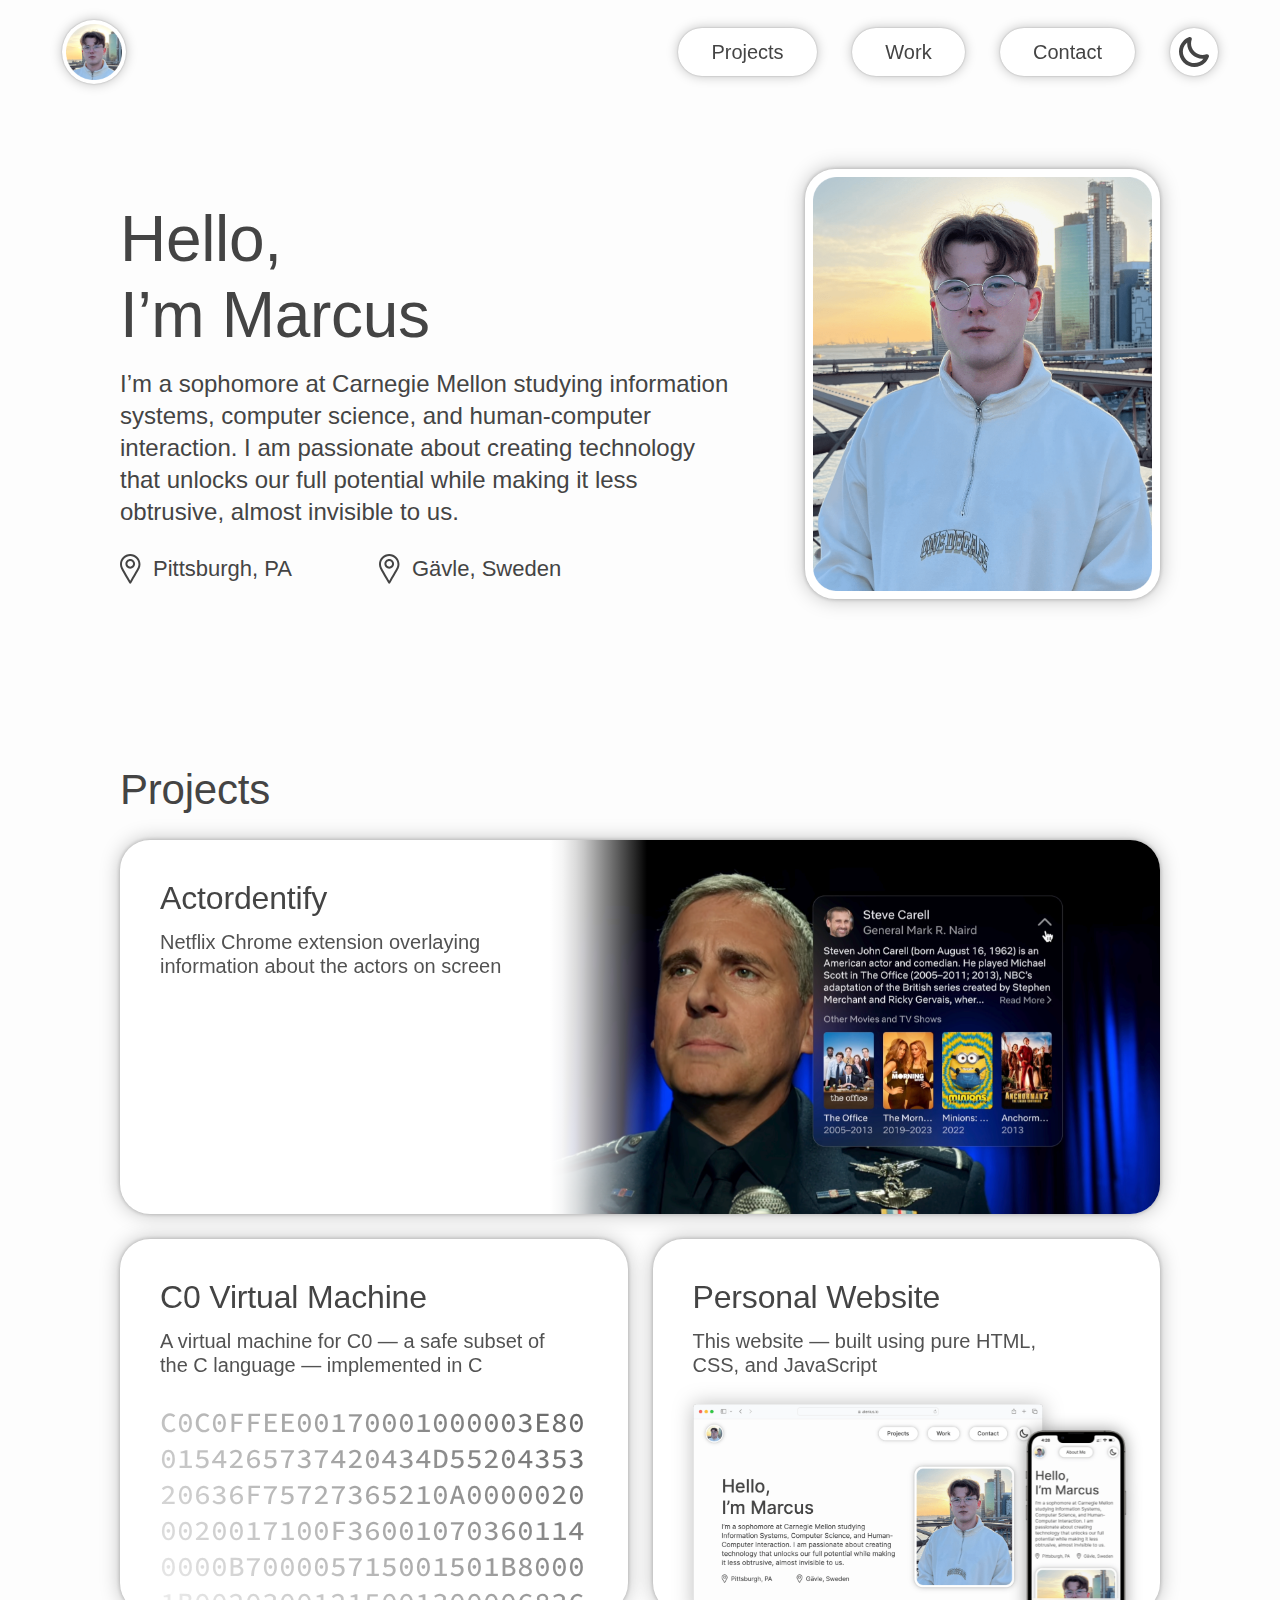
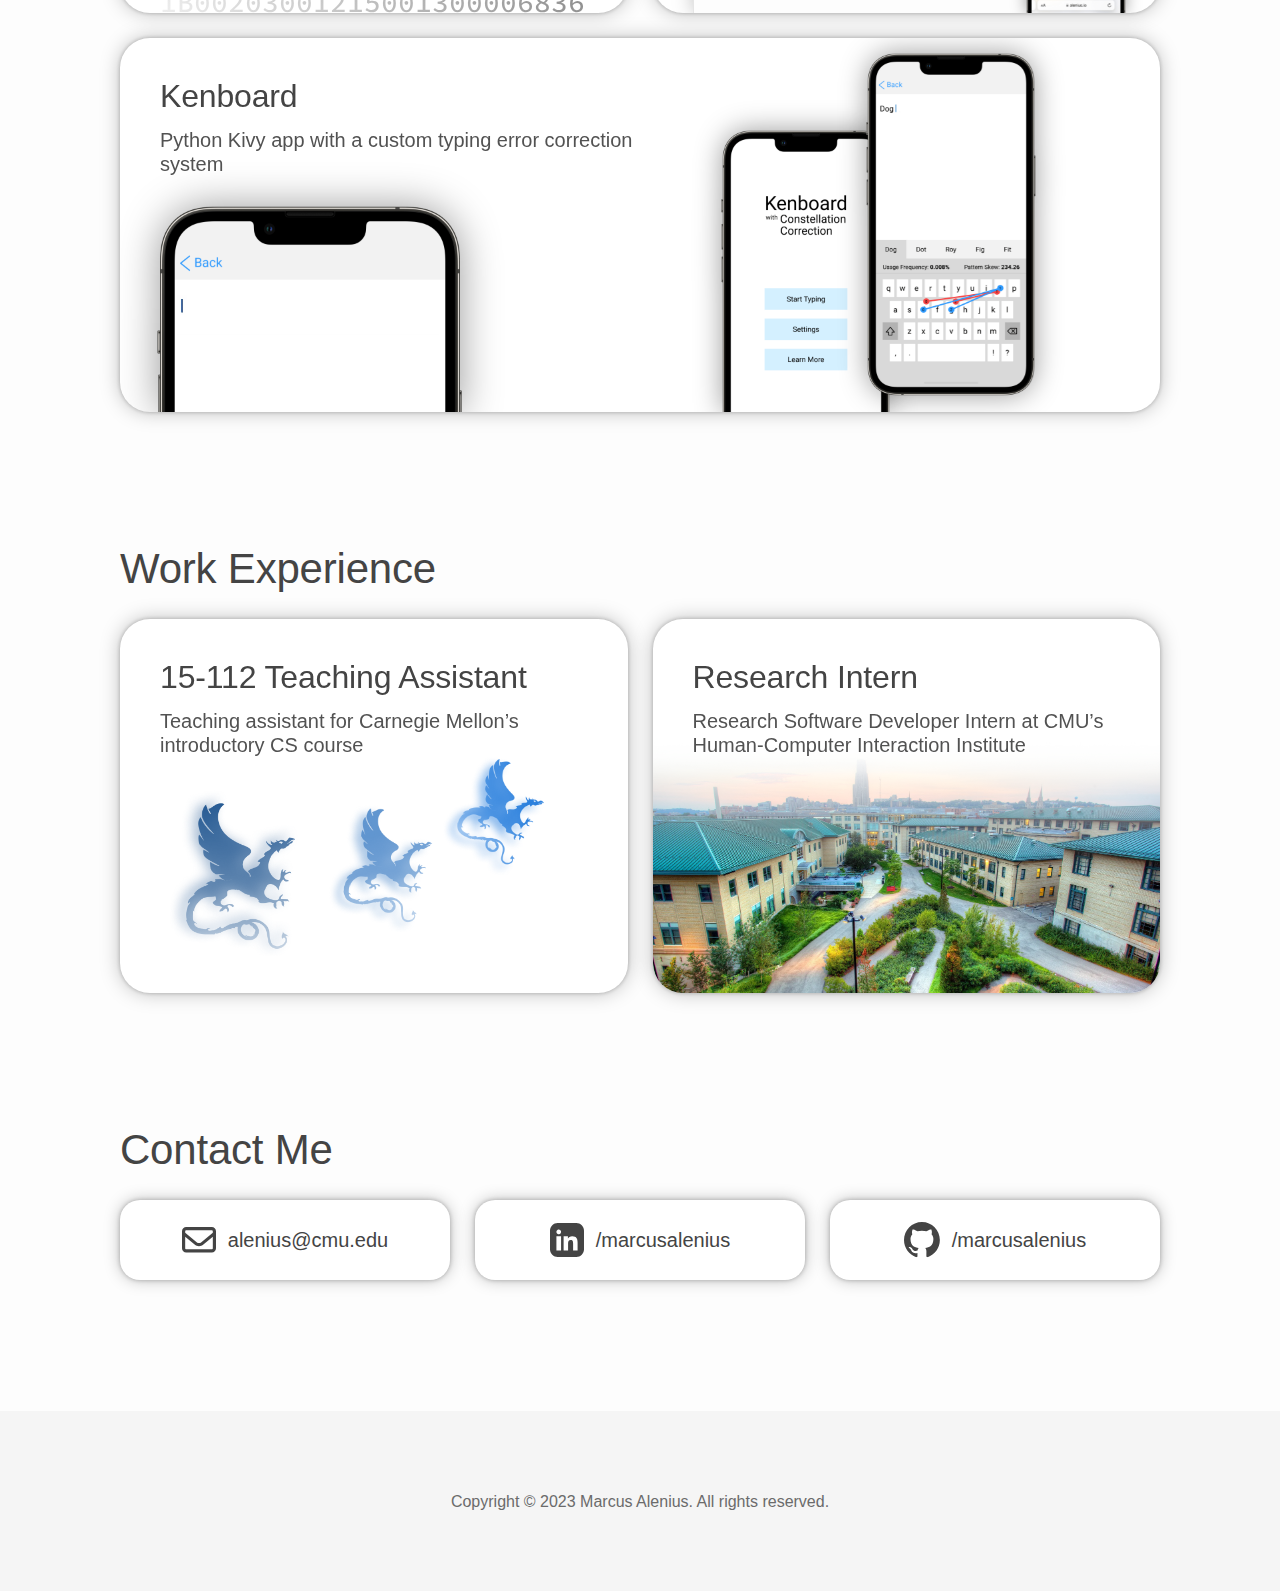
==== commit e0478183: "added source code font import to index.html" ====
--- a/index.html
+++ b/index.html
@@ -31,6 +31,8 @@
     <link rel="preconnect" href="https://fonts.googleapis.com">
     <link rel="preconnect" href="https://fonts.gstatic.com" crossorigin>
     <link href="https://fonts.googleapis.com/css2?family=Inter:wght@400;500&display=swap" rel="stylesheet">
+    <link rel="preconnect" href="https://fonts.gstatic.com" crossorigin> 
+    <link href="https://fonts.googleapis.com/css2?family=Source+Code+Pro:wght@400;500&display=swap" rel="stylesheet">
     <!-- Style sheets -->
     <link rel="stylesheet" href="css/styles.css">
     <link rel="stylesheet" href="css/typography.css">
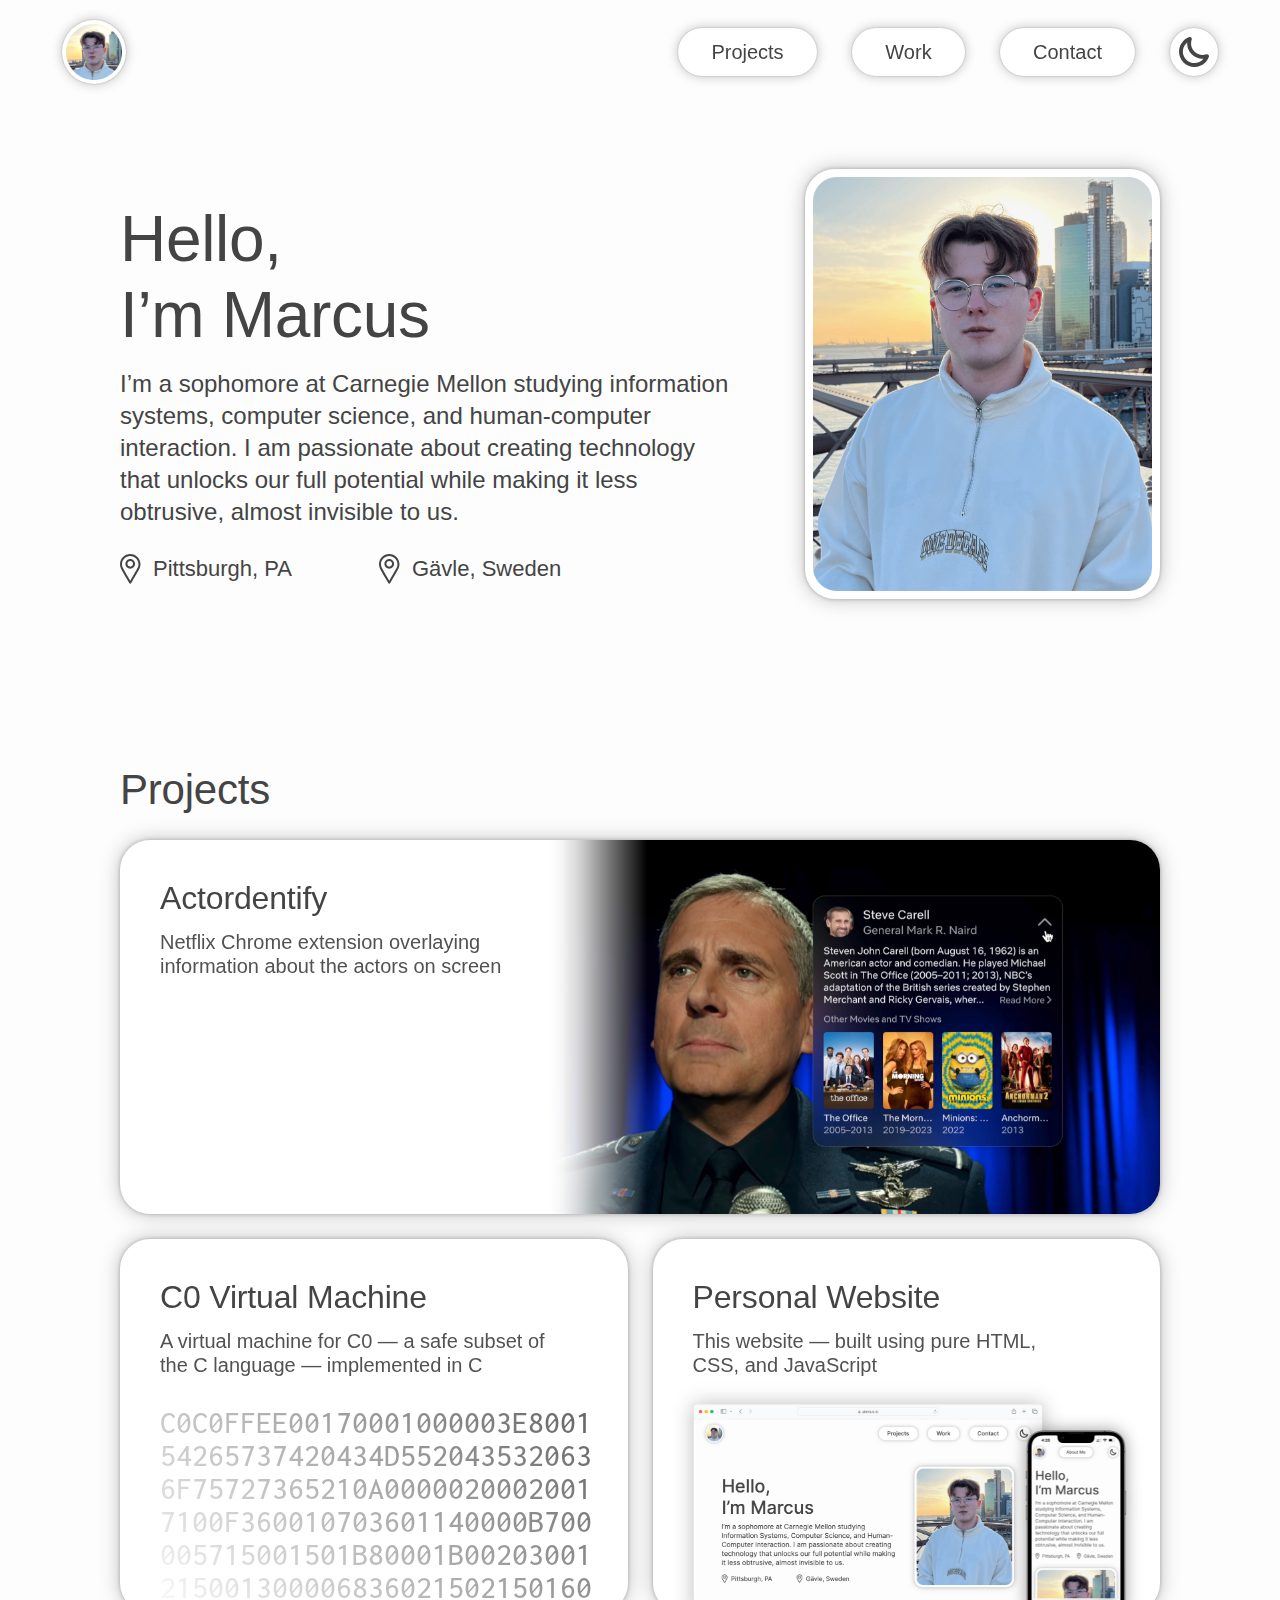
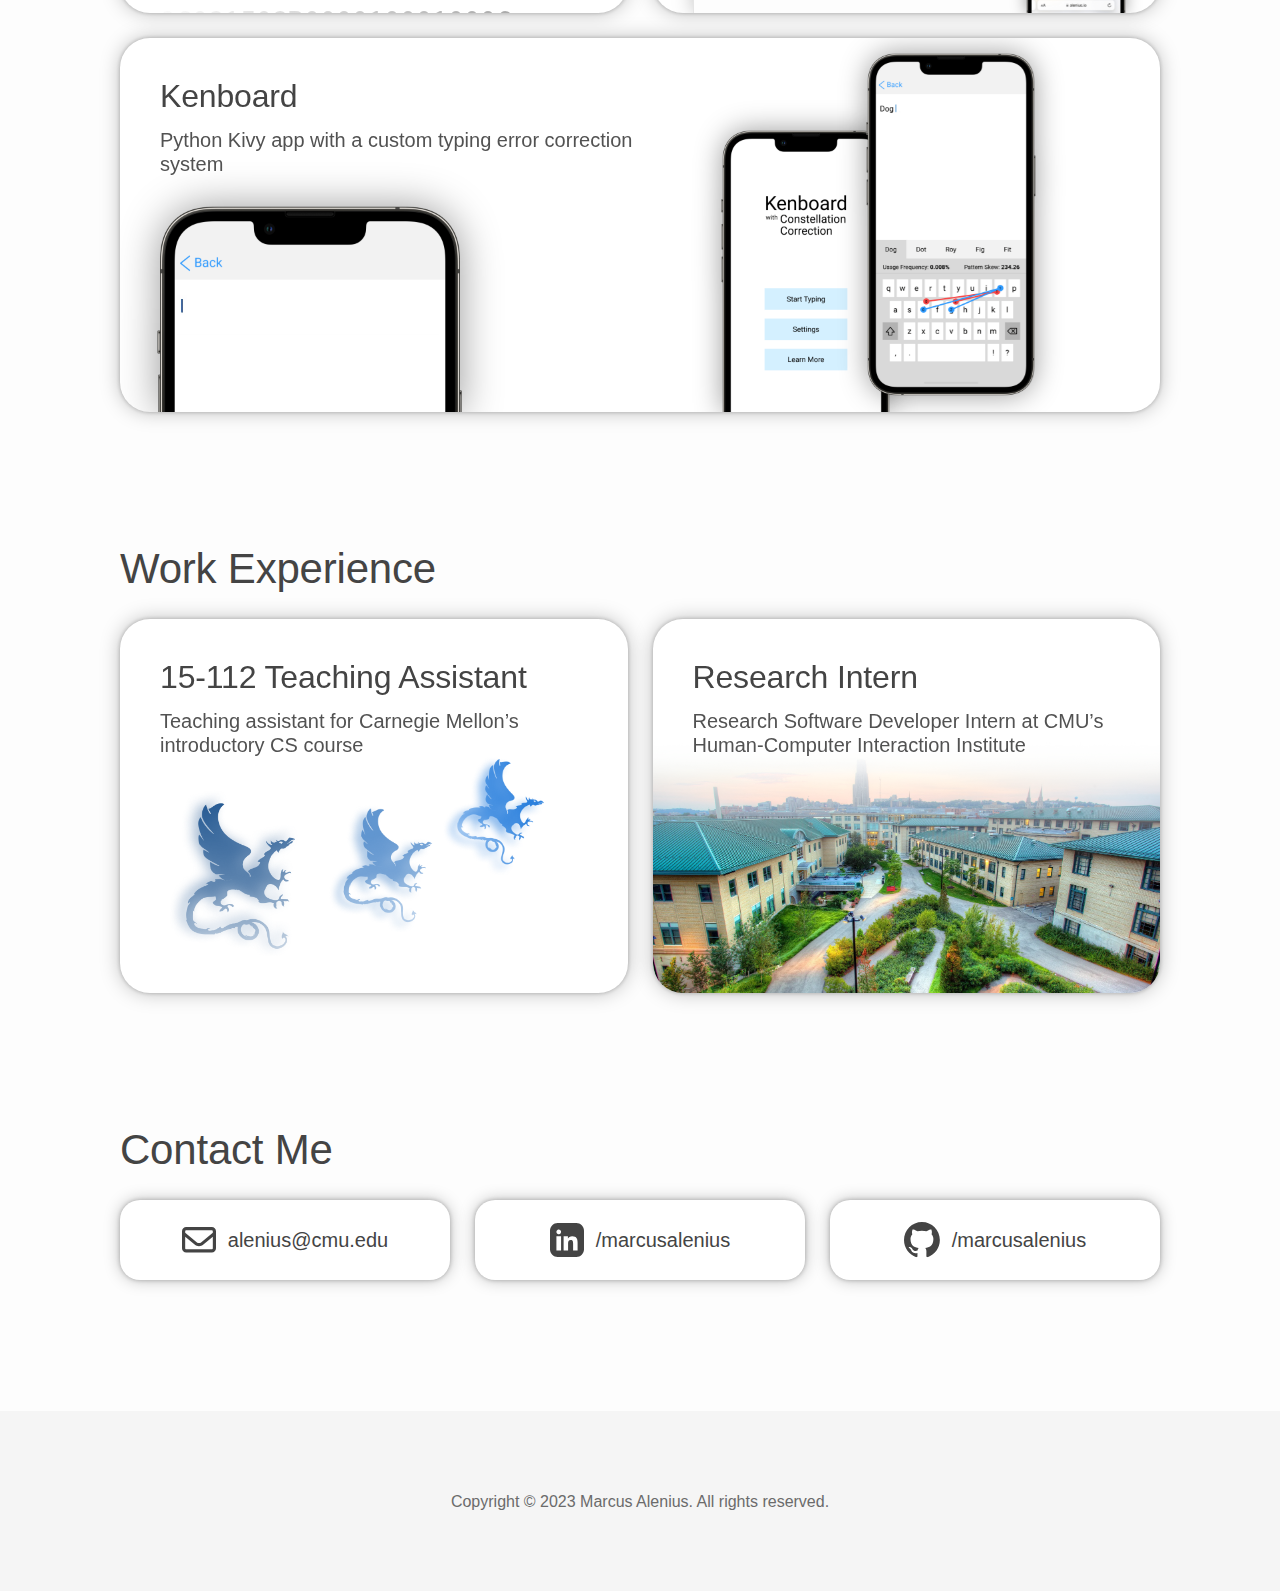
==== commit ac8fabe2: "changed monospaced font" ====
--- a/index.html
+++ b/index.html
@@ -31,8 +31,7 @@
     <link rel="preconnect" href="https://fonts.googleapis.com">
     <link rel="preconnect" href="https://fonts.gstatic.com" crossorigin>
     <link href="https://fonts.googleapis.com/css2?family=Inter:wght@400;500&display=swap" rel="stylesheet">
-    <link rel="preconnect" href="https://fonts.gstatic.com" crossorigin> 
-    <link href="https://fonts.googleapis.com/css2?family=Source+Code+Pro:wght@400;500&display=swap" rel="stylesheet">
+    <link href="https://fonts.googleapis.com/css2?family=Inconsolata:wght@400;500&display=swap" rel="stylesheet">
     <!-- Style sheets -->
     <link rel="stylesheet" href="css/styles.css">
     <link rel="stylesheet" href="css/typography.css">
--- a/css/projects.css
+++ b/css/projects.css
@@ -205,11 +205,11 @@
 #c0vm-card p { width: 393px; }
 
 #c0vm-card .card-images p {
-    top: 153px;
-    width: 430px;
+    top: 155px;
+    width: 440px;
     line-break: anywhere;
-    font-family: 'Source Code Pro', monospace;
-    font-size: 28px;
+    font-family: 'Inconsolata', monospace;
+    font-size: 32px;
     font-style: normal;
     font-weight: 500;
     line-height: normal;
@@ -286,7 +286,7 @@
     #c0vm-card .card-images p { 
         top: 166px;
         width: 350px; 
-        font-size: 26px;
+        font-size: 30px;
     }
     
 }
@@ -337,9 +337,9 @@
     #c0vm-card p {width: 305px;}
 
     #c0vm-card .card-images p { 
-        top: 154px;
+        top: 150px;
         width: 310px; 
-        font-size: 25px;
+        font-size: 29px;
     }
 
 }
@@ -382,6 +382,9 @@
         width: 170px;
         left: 170px; 
     }
+
+    #c0vm-card .card-images p { width: 300px; }
+
 
 }
 
@@ -461,9 +464,9 @@
     }
 
     #c0vm-card .card-images p {
-        top: 142px;
+        top: 138px;
         width: 340px;
-        font-size: 24px;
+        font-size: 28px;
     }
 
 }
@@ -494,10 +497,9 @@
     }
 
     #c0vm-card .card-images p {
-        top: 140px;
+        top: 134px;
         width: 310px;
-        font-size: 22px;
-    }
-
-
-}
+        font-size: 26px;
+    }
+
+}
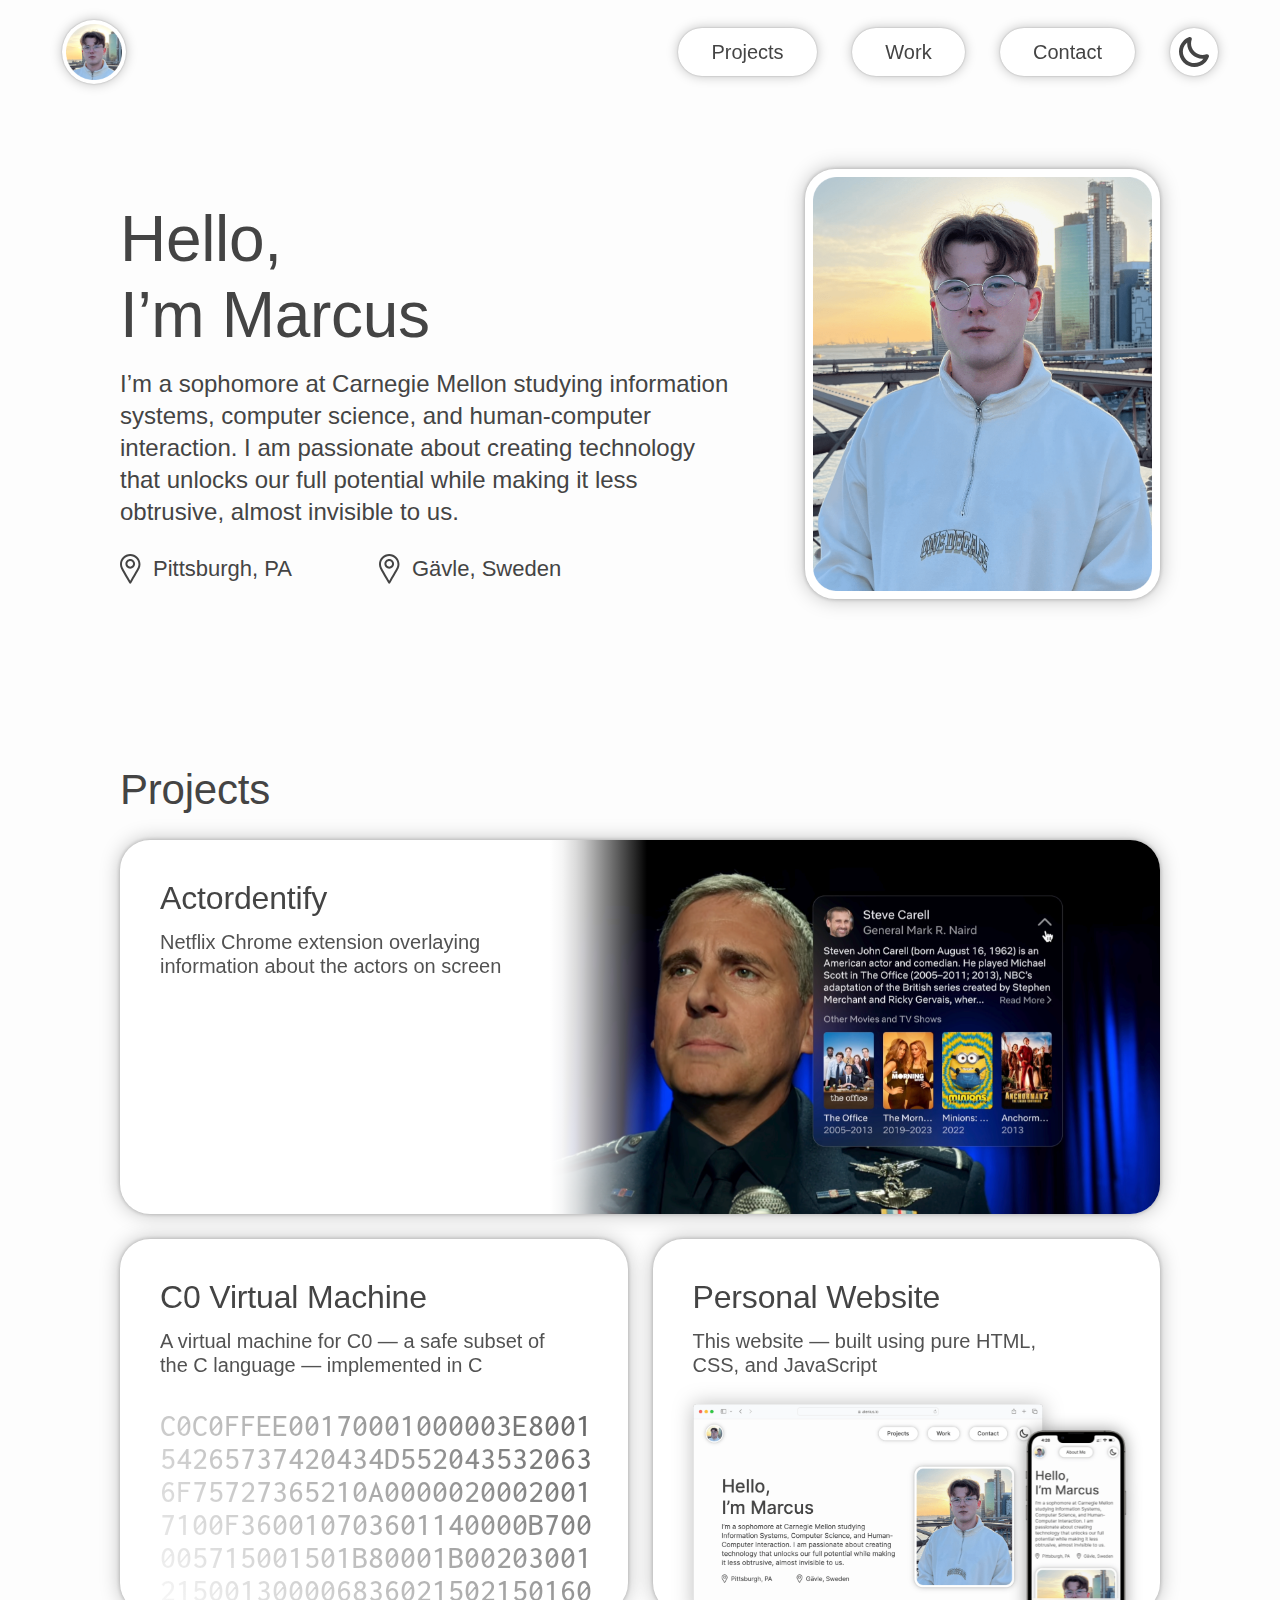
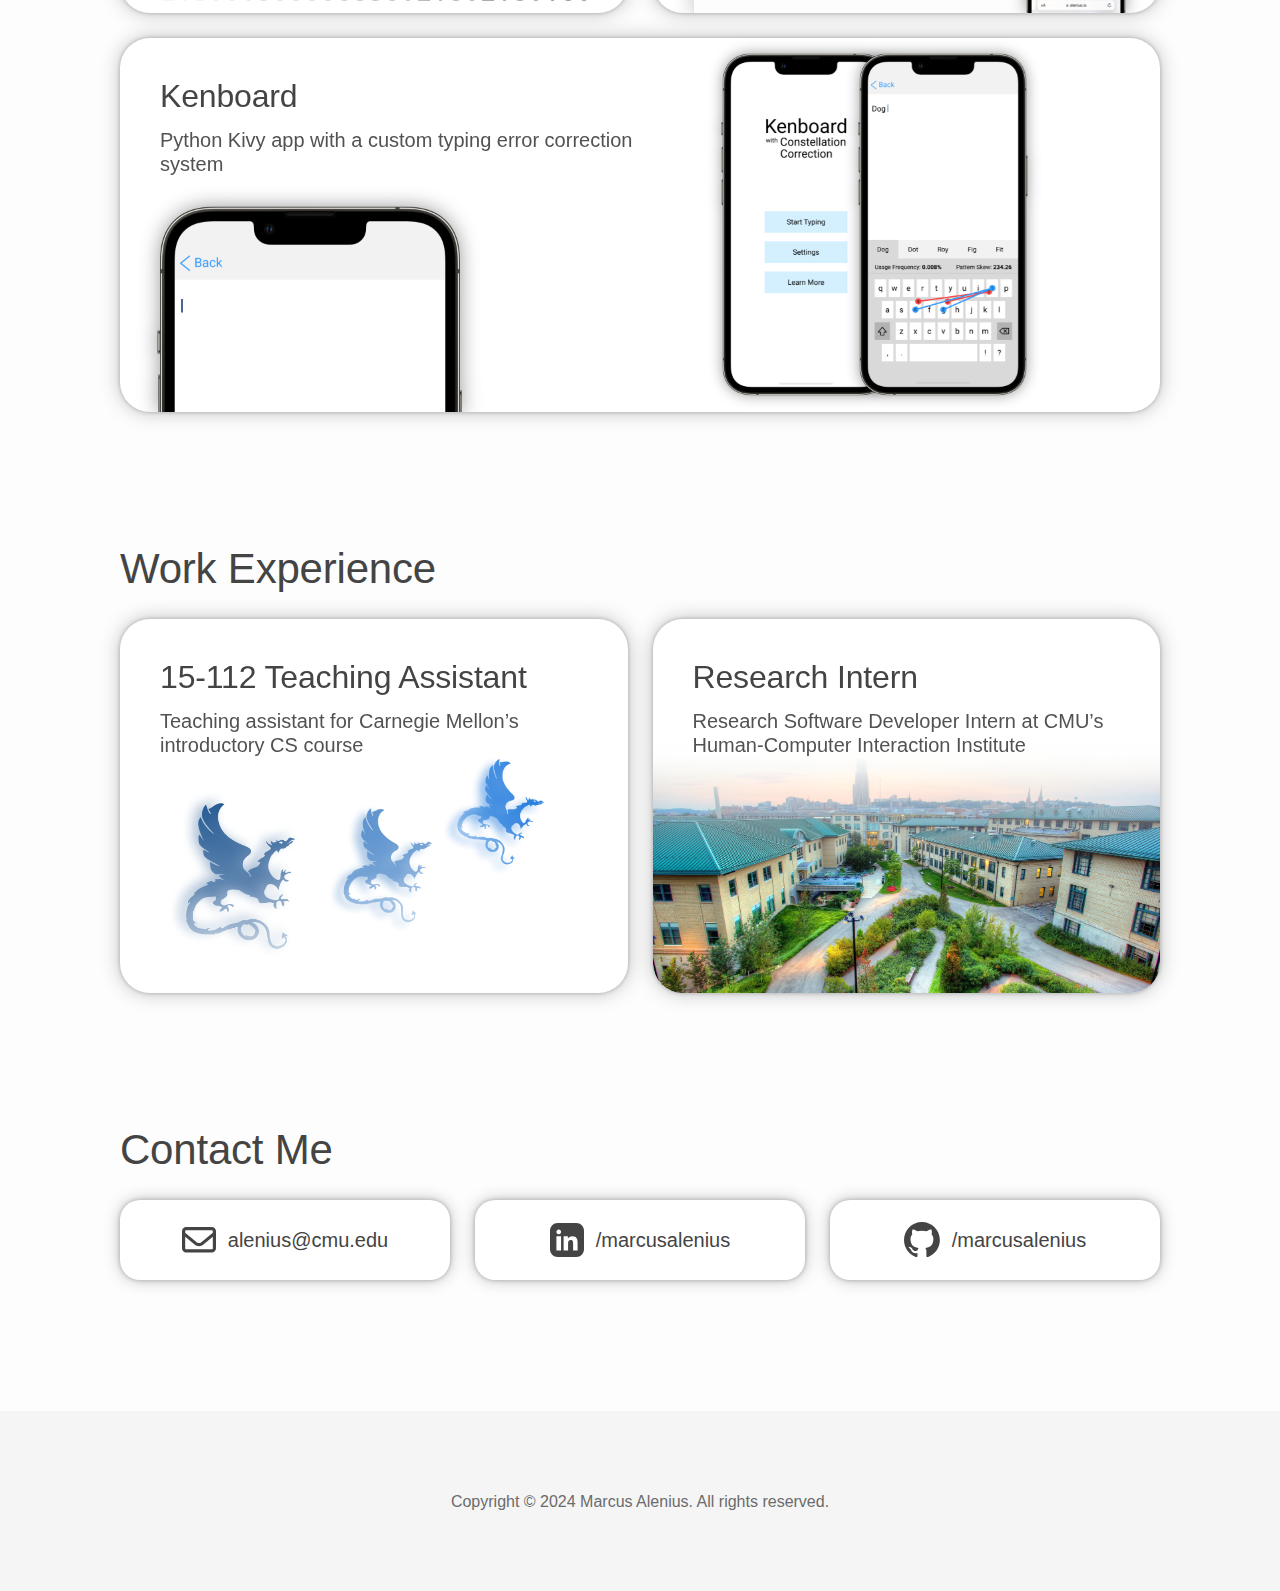
==== commit 23c42686: "changed to 2024 copyright" ====
--- a/index.html
+++ b/index.html
@@ -252,7 +252,7 @@
       </div>
     </div>  
     <footer>
-      <div class="footer-text">Copyright &copy; 2023 Marcus Alenius. All rights reserved.</div>
+      <div class="footer-text">Copyright &copy; 2024 Marcus Alenius. All rights reserved.</div>
     </footer>
     <script src="js/navbar-and-appearance.js"></script>
     <script src="js/locations.js"></script>
--- a/css/typography.css
+++ b/css/typography.css
@@ -7,7 +7,6 @@
 }
 
 .light-mode h1 { color: var(--lightText); }
-
 .dark-mode h1 { color: var(--darkText); }
 
 h2 {
@@ -19,7 +18,6 @@
 }
 
 .light-mode h2 { color: var(--lightText); }
-
 .dark-mode h2 { color: var(--darkText); }
 
 h3 {
@@ -32,7 +30,6 @@
 }
 
 .light-mode h3 { color: var(--lightText); }
-
 .dark-mode h3 { color: var(--darkText); }
 
 p.paragraph-large {
@@ -43,7 +40,6 @@
 }
 
 .light-mode p.paragraph-large { color: var(--lightText); }
-
 .dark-mode p.paragraph-large { color: var(--darkText); }
 
 p.paragraph-small {
@@ -55,7 +51,6 @@
 }
 
 .light-mode p.paragraph-small { color: var(--lightBodyText); }
-
 .dark-mode p.paragraph-small { color: var(--darkBodyText); }
 
 .location-text {
@@ -66,7 +61,6 @@
 }
 
 .light-mode .location-text { color: var(--lightText); }
-
 .dark-mode .location-text { color: var(--darkText); }
 
 .button-text {
@@ -77,7 +71,6 @@
 }
 
 .light-mode .button-text { color: var(--lightText); }
-
 .dark-mode .button-text { color: var(--darkText); }
 
 .footer-text {
@@ -88,7 +81,6 @@
 }
 
 .light-mode .footer-text { color: var(--lightFooterText); }
-
 .dark-mode .footer-text { color: var(--darkFooterText); }
 
 .image-text {
@@ -99,12 +91,9 @@
 }
 
 .light-mode .image-text { color: var(--lightBodyText); }
-
 .dark-mode .image-text { color: var(--darkBodyText); }
 
-
 .light-mode a { color: var(--lightFooterText); }
-
 .dark-mode a { color: var(--darkFooterText); }
 
 .post-body p {
@@ -116,7 +105,6 @@
 }
 
 .light-mode .post-body p { color: var(--lightBodyText); }
-
 .dark-mode .post-body p { color: var(--darkBodyText); }
 
 .post-body ol {
@@ -128,8 +116,25 @@
 }
 
 .light-mode .post-body ol { color: var(--lightBodyText); }
-
 .dark-mode .post-body ol { color: var(--darkBodyText); }
+
+p.url-card-header {
+    font-size: 14px;
+    font-style: normal;
+    font-weight: 500;
+}
+
+.light-mode p.url-card-header { color: var(--lightText); }
+.dark-mode p.url-card-header { color: var(--darkText); }
+
+p.url-card-website {
+    font-size: 12px;
+    font-style: normal;
+    font-weight: 400;
+}
+
+.light-mode p.url-card-website { color: var(--lightBodyText); }
+.dark-mode p.url-card-website { color: var(--darkBodyText); }
 
 
 /* tablet */
--- a/css/projects.css
+++ b/css/projects.css
@@ -16,12 +16,12 @@
 }
 
 .light-mode #kenboard-demo-image {
-    filter: drop-shadow(0px 0px 20px rgba(0, 0, 0, 0.4));
+    filter: drop-shadow(0px 0px 10px rgba(0, 0, 0, 0.4));
     transform: translateZ(0); /* to fix safari drop-shadow rendering issue */
 }
 
 .dark-mode #kenboard-demo-image {
-    filter: drop-shadow(0px 0px 20px rgba(0, 0, 0, 0.7));
+    filter: drop-shadow(0px 0px 10px rgba(0, 0, 0, 0.7));
     transform: translateZ(0); /* to fix safari drop-shadow rendering issue */
 }
 
@@ -36,25 +36,25 @@
     position: absolute;
     width: 180px;
     left: 596px;
-    top: 90px;
+    top: 13px;
 }
 
 #kenboard-debug {
     position: absolute;
     width: 180px;
-    left: 741px;
+    left: 733px;
     top: 13px;
 }
 
 .light-mode #kenboard-splash,
 .light-mode #kenboard-debug {
-    filter: drop-shadow(0px 0px 14px rgba(0, 0, 0, 0.4));
+    filter: drop-shadow(0px 0px 7px rgba(0, 0, 0, 0.4));
     transform: translateZ(0); /* to fix safari drop-shadow rendering issue */
 }
 
 .dark-mode #kenboard-splash,
 .dark-mode #kenboard-debug {
-    filter: drop-shadow(0px 0px 14px rgba(0, 0, 0, 0.8));
+    filter: drop-shadow(0px 0px 7px rgba(0, 0, 0, 0.8));
     transform: translateZ(0); /* to fix safari drop-shadow rendering issue */
 }
 
@@ -205,7 +205,7 @@
 #c0vm-card p { width: 393px; }
 
 #c0vm-card .card-images p {
-    top: 155px;
+    top: 158px;
     width: 440px;
     line-break: anywhere;
     font-family: 'Inconsolata', monospace;
@@ -229,6 +229,12 @@
     -webkit-text-fill-color: transparent;
 }
 
+.dark-mode #c0vm-card .card-images {
+    height: calc(100% - 1px);
+    border-radius: 29px;
+}
+
+
 
 
 /* iPad Pro 11" Landscape */
@@ -236,7 +242,7 @@
 
     #kenboard-splash { left: 576px; }
 
-    #kenboard-debug { left: 721px; }
+    #kenboard-debug { left: 712px; }
 
     .personal-website-iphone { left: 344px; }
     
@@ -255,7 +261,7 @@
 
     #kenboard-card p { width: 409px; }
 
-    #kenboard-splash { left: 483px; }
+    #kenboard-splash { left: 493px; }
 
     #kenboard-debug { left: 628px; }
 
@@ -298,12 +304,11 @@
 
     #kenboard-demo-video { left: 54px; }
 
-    #kenboard-splash {
-        top: 122px;
-        left: 399px;
-    }
+    #kenboard-splash { left: 408px; }
 
     #kenboard-debug { left: 544px; }
+
+    #kenboard-card p.paragraph-small { width: 400px; }
 
     .personal-website-safari {
         width: 350px;
@@ -357,10 +362,7 @@
         top: 257px;
     }
     
-    #kenboard-splash {
-        top: 122px;
-        left: 369px;
-    }
+    #kenboard-splash { left: 394px; }
 
     #kenboard-debug { left: 502px; }
 
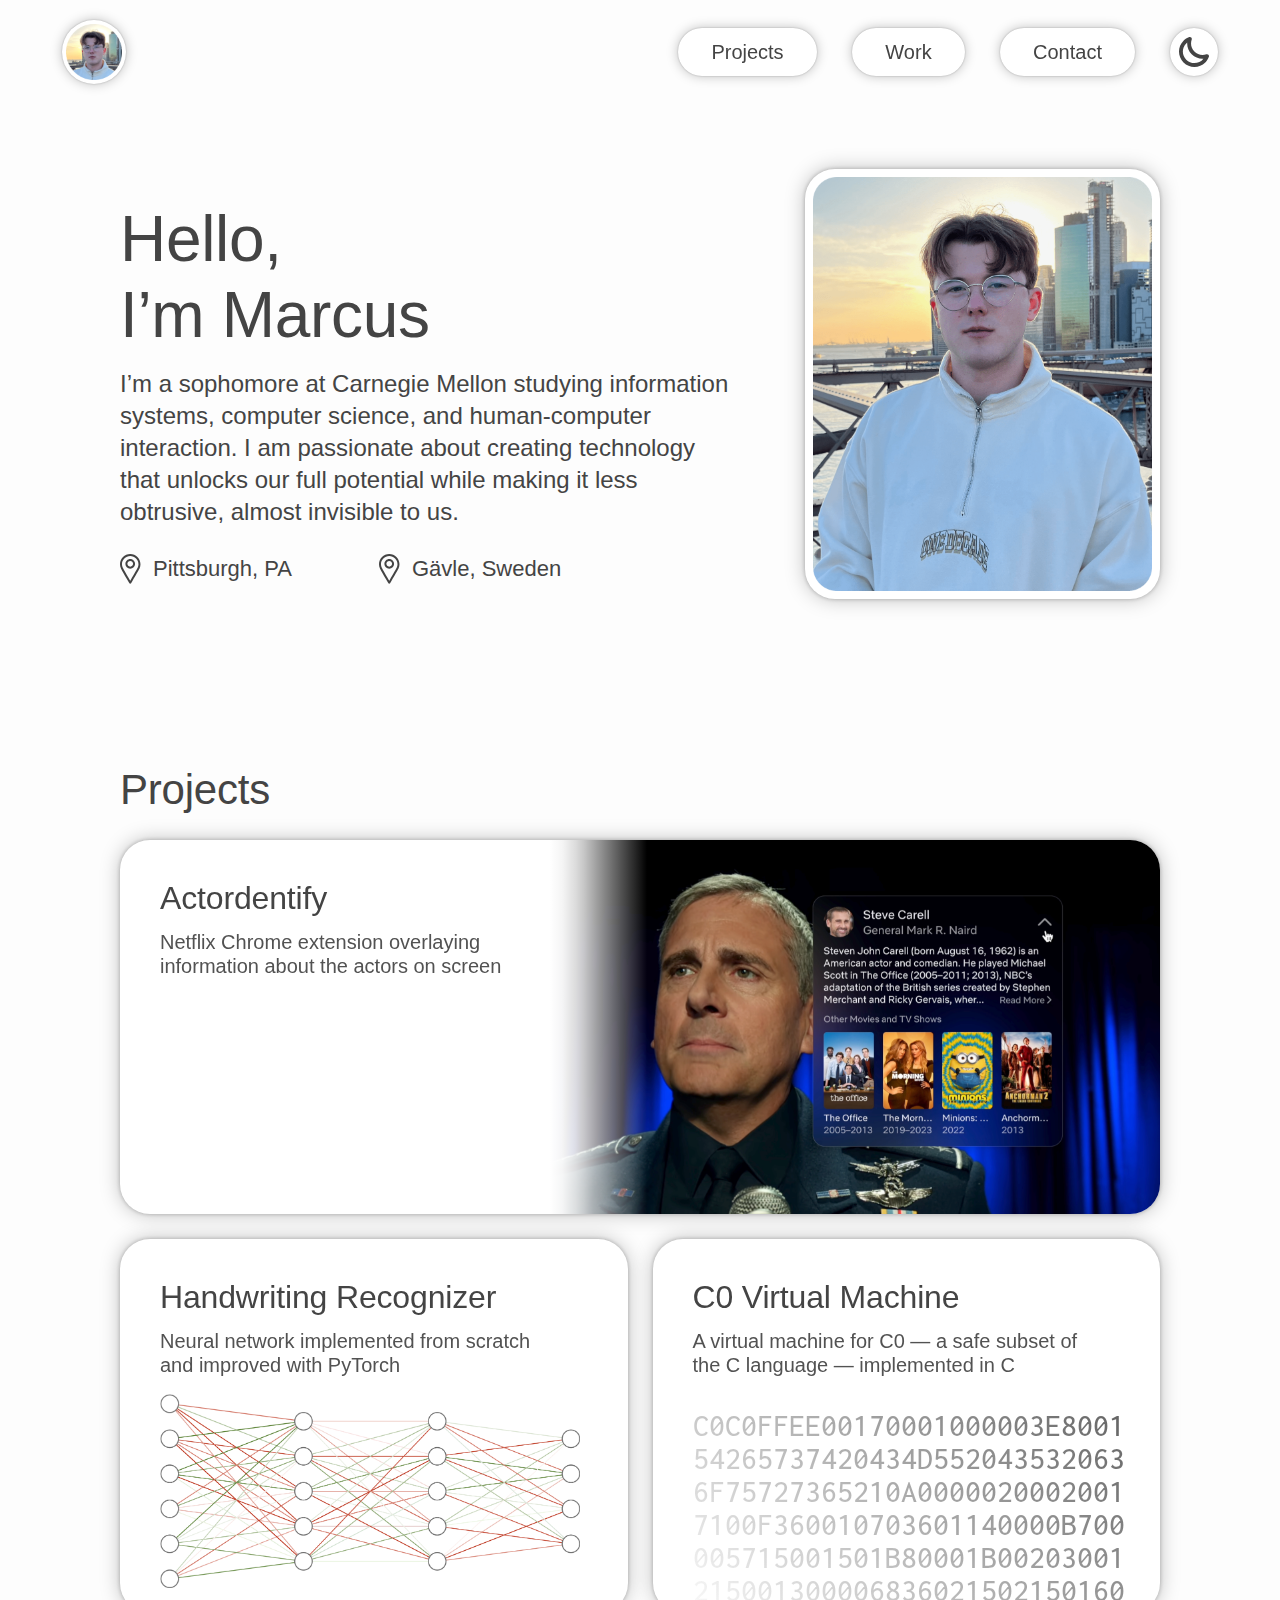
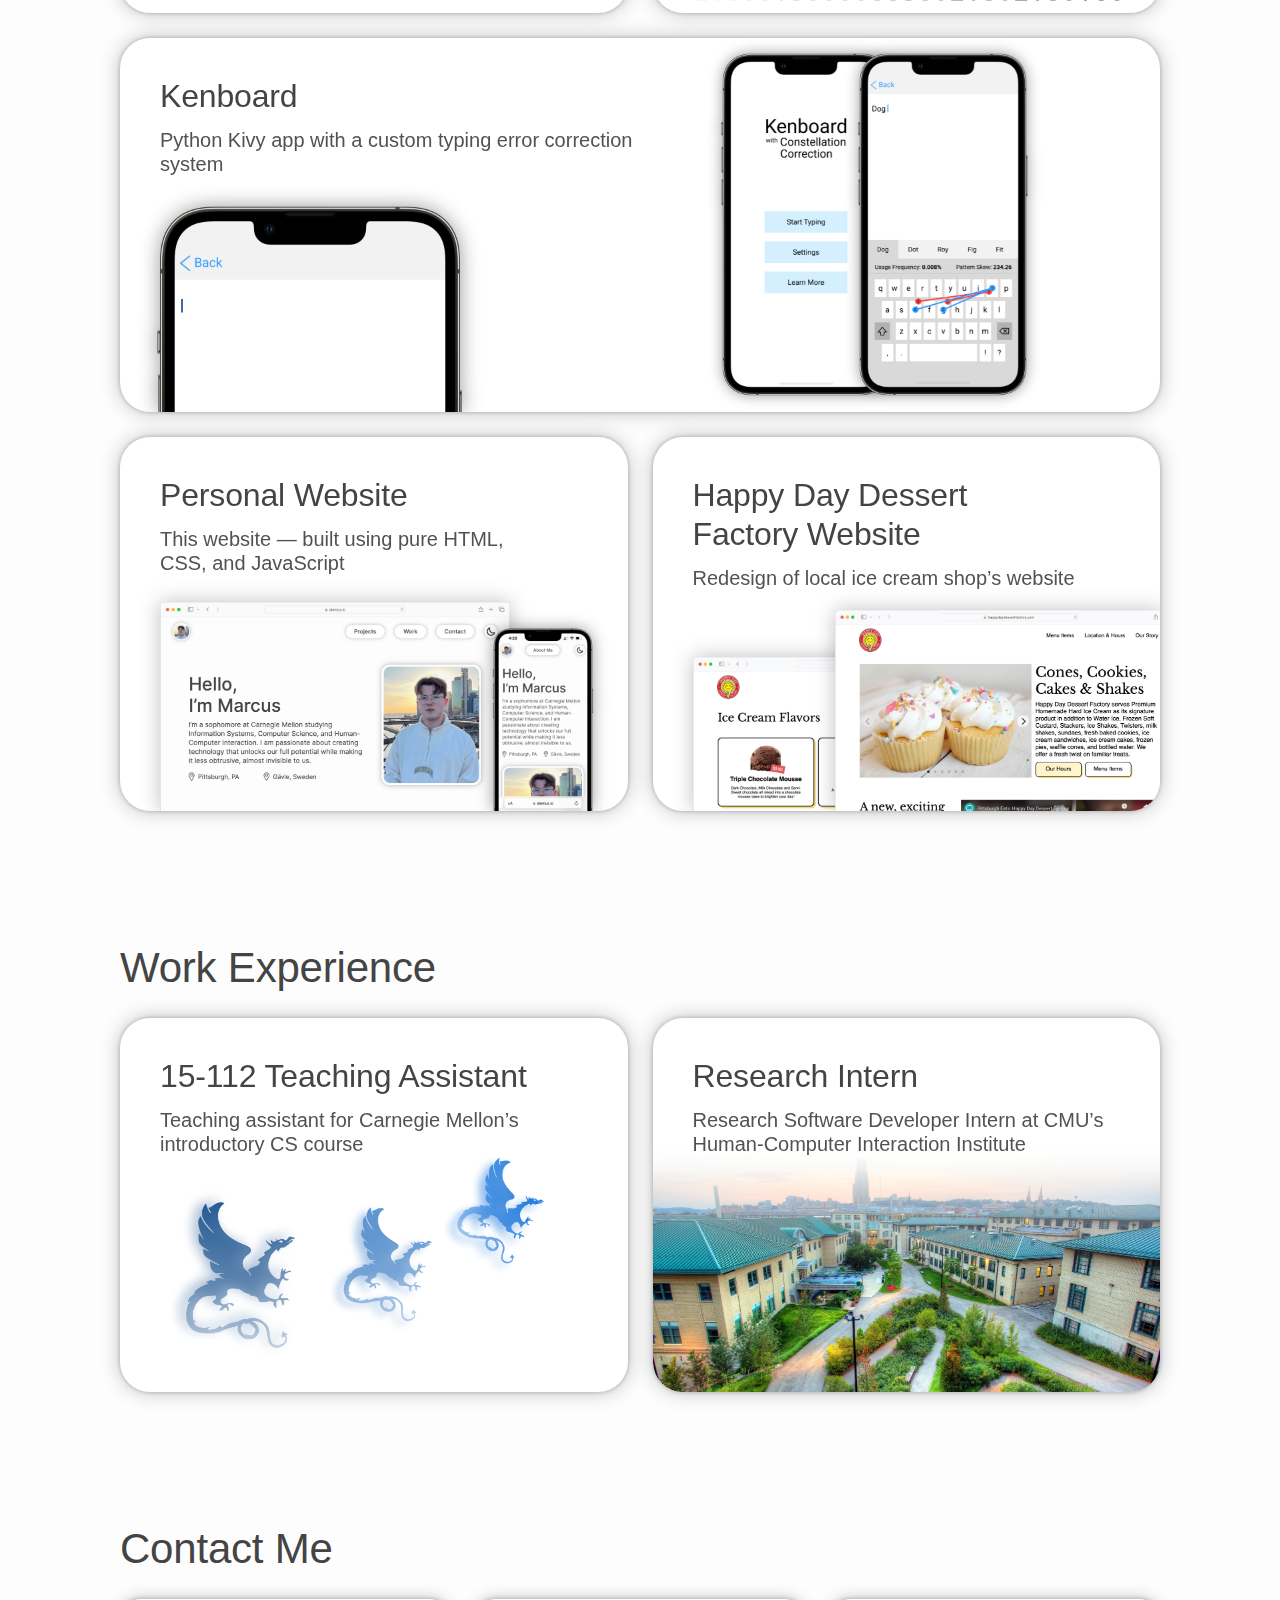
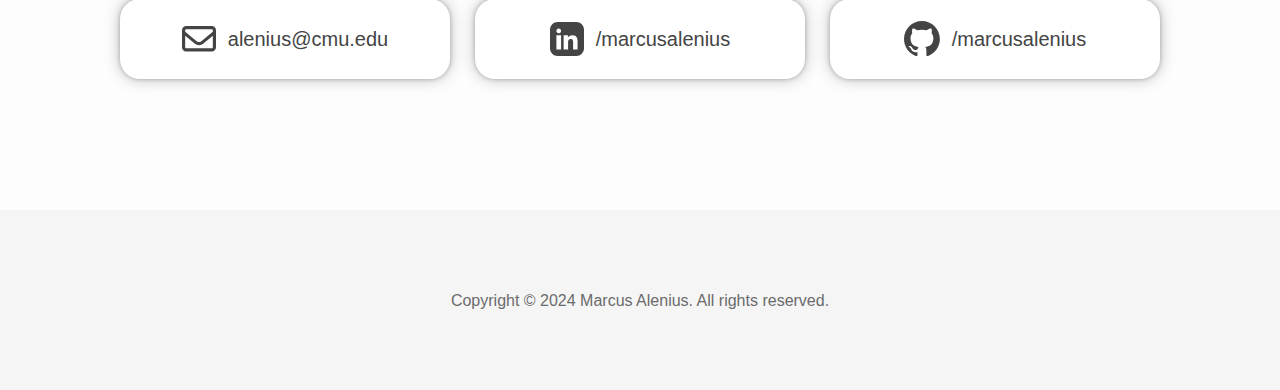
==== commit 7ae8bae7: "added nn card" ====
--- a/index.html
+++ b/index.html
@@ -7,6 +7,8 @@
     <title>Marcus Alenius</title>
     <meta name="description" content="I’m a sophomore at Carnegie Mellon studying information systems, computer science, and human-computer interaction. I am passionate about creating technology that unlocks our full potential while making it less obtrusive, almost invisible to us.">
     <meta name="author" content="Marcus Alenius">
+    <!-- Mastodon verification -->
+    <link rel="me" href="https://mastodon.social/@marcusalenius">
     <!-- Favicon -->
     <link rel="icon" type="image/png" sizes="16x16" href="/favicon-16x16.png">
     <link rel="icon" type="image/png" sizes="32x32" href="/favicon-32x32.png">
@@ -152,16 +154,6 @@
               <img src="images/kenboard-debug.png" alt="screenshot of Kenboard's typing experience in debug mode" draggable="false" id="kenboard-debug">  
             </div>
           </div>
-          <div class="card" id="c0vm-card" tabindex="0" onclick="window.location.href='https://alenius.io/c0vm'">
-            <div class="card-border"></div>
-            <h3>C0 Virtual Machine</h3>
-            <p class="paragraph-small">A virtual machine for C0 — a safe subset of the C language — implemented in C</p>
-            <div class="card-images">
-              <p>
-                C0C0FFEE00170001000003E800154265737420434D5520435320636F75727365210A00000200020017100F360010703601140000B700005715001501B80001B0020300121500130000683602150215016036021502B0000100010006
-              </p>
-            </div>
-          </div>
           <div class="card" id="personal-website-card" tabindex="0" onclick="window.location.href='https://alenius.io/personal-website'">
             <div class="card-border"></div>
             <h3>Personal Website</h3>
@@ -173,7 +165,7 @@
               <img src="images/personal-website-iphone-dark-mode.png" alt="screenshot of this website on an iPhone" draggable="false" class="personal-website-iphone" id="personal-website-iphone-dark-mode">
             </div>
           </div>
-          <!-- <div class="card" id="happy-day-card" tabindex="0" onclick="window.location.href='https://alenius.io/happy-day'">
+          <div class="card" id="happy-day-card" tabindex="0" onclick="window.location.href='https://alenius.io/happy-day'">
             <div class="card-border"></div>
             <h3>Happy Day Dessert<br>Factory Website</h3>
             <p class="paragraph-small">Redesign of local ice cream shop’s website</p>
@@ -181,7 +173,7 @@
               <img src="images/happy-day-menu.png" alt="screenshot of Happy Day Dessert Factory's menu page" draggable="false" id="happy-day-menu">
               <img src="images/happy-day-home.png" alt="screenshot of Happy Day Dessert Factory's home page" draggable="false" id="happy-day-home">    
             </div>
-          </div>   -->
+          </div>  
           <div class="card" id="actordentify-card" tabindex="0" onclick="window.location.href='https://alenius.io/actordentify'">
             <div class="card-border"></div>
             <h3>Actordentify</h3>
@@ -191,6 +183,29 @@
               <img src="images/actordentify-hero-image.png" alt="Card with actor information" id="actordentify-hero-image">
               <img src="images/actordentify-hero-image-mobile.png" alt="Card with actor information" id="actordentify-hero-image-mobile">
               <div id="actordentify-fade"></div>
+            </div>
+          </div>
+          <div class="card" id="c0vm-card" tabindex="0" onclick="window.location.href='https://alenius.io/c0vm'">
+            <div class="card-border"></div>
+            <h3>C0 Virtual Machine</h3>
+            <p class="paragraph-small">A virtual machine for C0 — a safe subset of the C language — implemented in C</p>
+            <div class="card-images">
+              <p>
+                C0C0FFEE00170001000003E800154265737420434D5520435320636F75727365210A00000200020017100F360010703601140000B700005715001501B80001B0020300121500130000683602150215016036021502B0000100010006
+              </p>
+            </div>
+          </div>
+          <div class="card" id="handwriting-nn-card" tabindex="0" onclick="window.location.href='https://alenius.io/handwriting-nn'">
+            <div class="card-border"></div>
+            <h3>Handwriting Recognizer</h3>
+            <p class="paragraph-small">Neural network implemented from scratch and improved with PyTorch</p>
+            <div class="card-images">
+              <img src="images/handwriting-nn-nn-regular-light-mode.png" alt="4-layer neural network" id="handwriting-nn-nn-regular-light-mode">
+              <img src="images/handwriting-nn-nn-regular-dark-mode.png" alt="4-layer neural network" id="handwriting-nn-nn-regular-dark-mode">
+              <img src="images/handwriting-nn-nn-narrow-light-mode.png" alt="4-layer neural network" id="handwriting-nn-nn-narrow-light-mode">
+              <img src="images/handwriting-nn-nn-narrow-dark-mode.png" alt="4-layer neural network" id="handwriting-nn-nn-narrow-dark-mode">
+              <img src="images/handwriting-nn-nn-wide-light-mode.png" alt="4-layer neural network" id="handwriting-nn-nn-wide-light-mode">
+              <img src="images/handwriting-nn-nn-wide-dark-mode.png" alt="4-layer neural network" id="handwriting-nn-nn-wide-dark-mode">
             </div>
           </div>
         </div>
--- a/css/projects.css
+++ b/css/projects.css
@@ -66,7 +66,7 @@
 
 /* Personal website */
 
-#personal-website-card { order: 1; }
+#personal-website-card { order: 4; }
 
 #personal-website-card p { width: 393px; }
 
@@ -120,7 +120,7 @@
 
 #happy-day-card { 
     position: relative; 
-    order: 2;
+    order: 5;
 }
 
 #happy-day-home {
@@ -200,7 +200,7 @@
 
 /* C0VM */
 
-#c0vm-card { order: 1; }
+#c0vm-card { order: 2; }
 
 #c0vm-card p { width: 393px; }
 
@@ -234,6 +234,34 @@
     border-radius: 29px;
 }
 
+/* Handwriting NN */
+
+#handwriting-nn-card { order: 1; }
+
+#handwriting-nn-card p { width: 408px; }
+
+#handwriting-nn-nn-regular-light-mode,
+#handwriting-nn-nn-regular-dark-mode {
+    position: absolute;
+    width: 420px;
+    top: 155px;
+    left: 40px;
+}
+
+.light-mode #handwriting-nn-nn-regular-dark-mode,
+.dark-mode #handwriting-nn-nn-regular-light-mode { display: none; }
+
+#handwriting-nn-nn-narrow-light-mode,
+#handwriting-nn-nn-narrow-dark-mode { display: none; }
+
+.light-mode #handwriting-nn-nn-narrow-dark-mode,
+.dark-mode #handwriting-nn-nn-narrow-light-mode { display: none; }
+
+#handwriting-nn-nn-wide-light-mode,
+#handwriting-nn-nn-wide-dark-mode { display: none; }
+
+.light-mode #handwriting-nn-nn-wide-dark-mode,
+.dark-mode #handwriting-nn-nn-wide-light-mode { display: none; }
 
 
 
@@ -253,6 +281,18 @@
     #actordentify-fade { left: 400px; }
 
     #c0vm-card .card-images p { width: 410px; }
+
+    #handwriting-nn-nn-regular-light-mode,
+    #handwriting-nn-nn-regular-dark-mode { display: none; }
+
+    #handwriting-nn-nn-narrow-light-mode,
+    #handwriting-nn-nn-narrow-dark-mode {
+        display: block;
+        position: absolute;
+        width: 402px;
+        top: 155px;
+        left: 40px;
+    }
 
 }
 
@@ -294,7 +334,23 @@
         width: 350px; 
         font-size: 30px;
     }
-    
+
+    #handwriting-nn-card h3 { width: 341px; }
+
+    #handwriting-nn-card p { width: 341px; }
+
+    #handwriting-nn-nn-narrow-light-mode,
+    #handwriting-nn-nn-narrow-dark-mode { display: none; }
+
+    #handwriting-nn-nn-regular-light-mode,
+    #handwriting-nn-nn-regular-dark-mode {
+        display: block;
+        position: absolute;
+        width: 339px;
+        top: 193px;
+        left: 40px;
+    }
+
 }
 
 /* iPad Pro 11" Portrait */
@@ -308,7 +364,7 @@
 
     #kenboard-debug { left: 544px; }
 
-    #kenboard-card p.paragraph-small { width: 400px; }
+    #kenboard-card p { width: 400px; }
 
     .personal-website-safari {
         width: 350px;
@@ -347,6 +403,20 @@
         font-size: 29px;
     }
 
+    #handwriting-nn-card p { width: 288px; }
+
+    #handwriting-nn-nn-regular-light-mode,
+    #handwriting-nn-nn-regular-dark-mode { display: none; }
+
+    #handwriting-nn-nn-narrow-light-mode,
+    #handwriting-nn-nn-narrow-dark-mode {
+        display: block;
+        position: absolute;
+        width: 298px;
+        top: 202px;
+        left: 33px;
+    }
+
 }
 
 /* iPad Mini Portrait */
@@ -387,6 +457,10 @@
 
     #c0vm-card .card-images p { width: 300px; }
 
+    #handwriting-nn-nn-narrow-light-mode,
+    #handwriting-nn-nn-narrow-dark-mode {
+        left: 22px;
+    }
 
 }
 
@@ -398,7 +472,7 @@
         order: 1;
     }
 
-    #kenboard-card p { width: 320px; }
+    #kenboard-card p { width: 335px; }
 
     #kenboard-demo-image {
         left: 14px;
@@ -471,6 +545,20 @@
         font-size: 28px;
     }
 
+    #handwriting-nn-card p { width: 335px; }
+
+    #handwriting-nn-nn-narrow-light-mode,
+    #handwriting-nn-nn-narrow-dark-mode { display: none; }
+
+    #handwriting-nn-nn-wide-light-mode,
+    #handwriting-nn-nn-wide-dark-mode {
+        display: block;
+        position: absolute;
+        width: 335px;
+        top: 126px;
+        left: 28px;
+    }
+
 }
 
 /* iPhone 14 */
@@ -504,4 +592,16 @@
         font-size: 26px;
     }
 
-}
+    #handwriting-nn-nn-wide-light-mode,
+    #handwriting-nn-nn-wide-dark-mode { display: none; }
+
+    #handwriting-nn-nn-narrow-light-mode,
+    #handwriting-nn-nn-narrow-dark-mode {
+        display: block;
+        position: absolute;
+        width: 298px;
+        top: 123px;
+        left: 28px;
+    }
+
+}
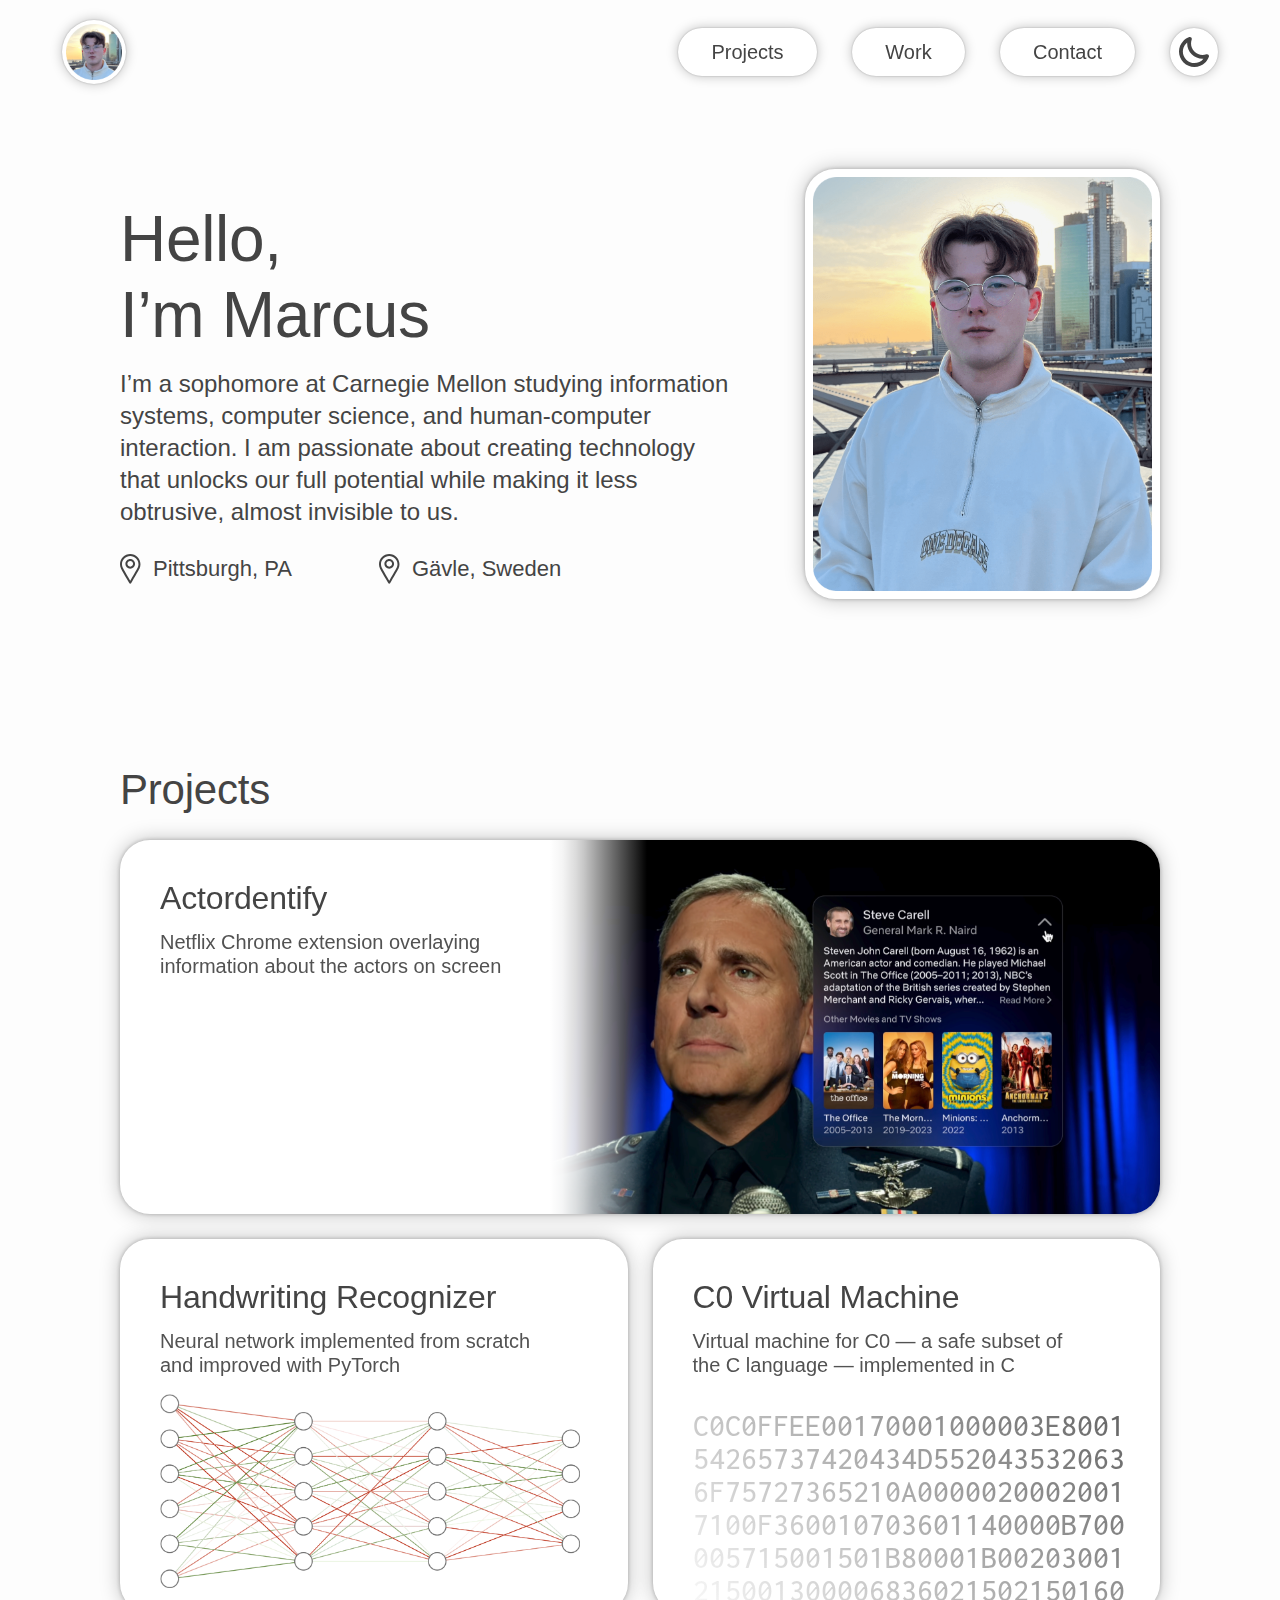
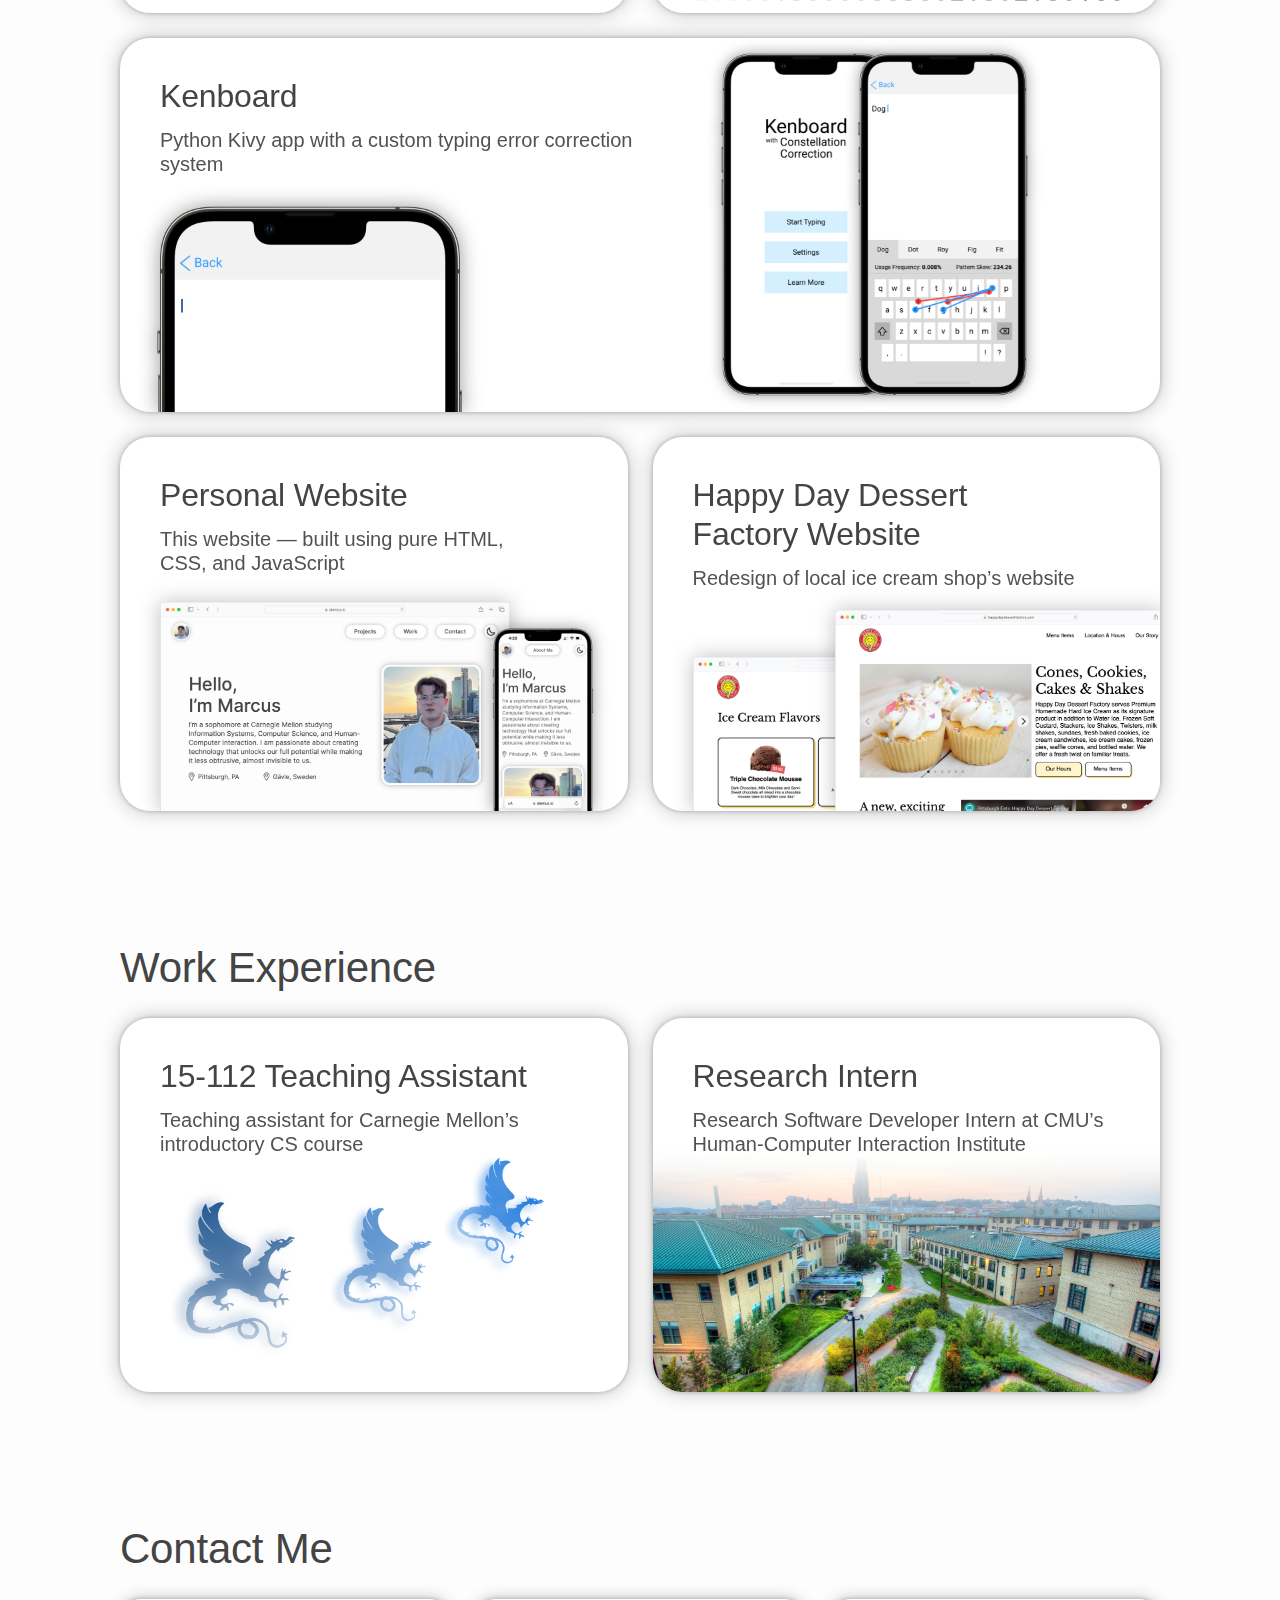
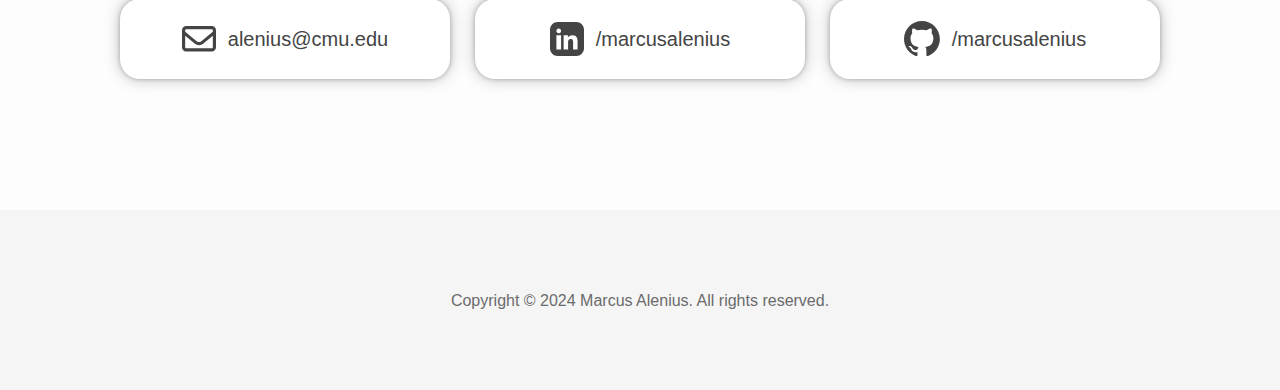
==== commit 95adc99a: "finalized handwriting-nn post" ====
--- a/index.html
+++ b/index.html
@@ -188,7 +188,7 @@
           <div class="card" id="c0vm-card" tabindex="0" onclick="window.location.href='https://alenius.io/c0vm'">
             <div class="card-border"></div>
             <h3>C0 Virtual Machine</h3>
-            <p class="paragraph-small">A virtual machine for C0 — a safe subset of the C language — implemented in C</p>
+            <p class="paragraph-small">Virtual machine for C0 — a safe subset of the C language — implemented in C</p>
             <div class="card-images">
               <p>
                 C0C0FFEE00170001000003E800154265737420434D5520435320636F75727365210A00000200020017100F360010703601140000B700005715001501B80001B0020300121500130000683602150215016036021502B0000100010006
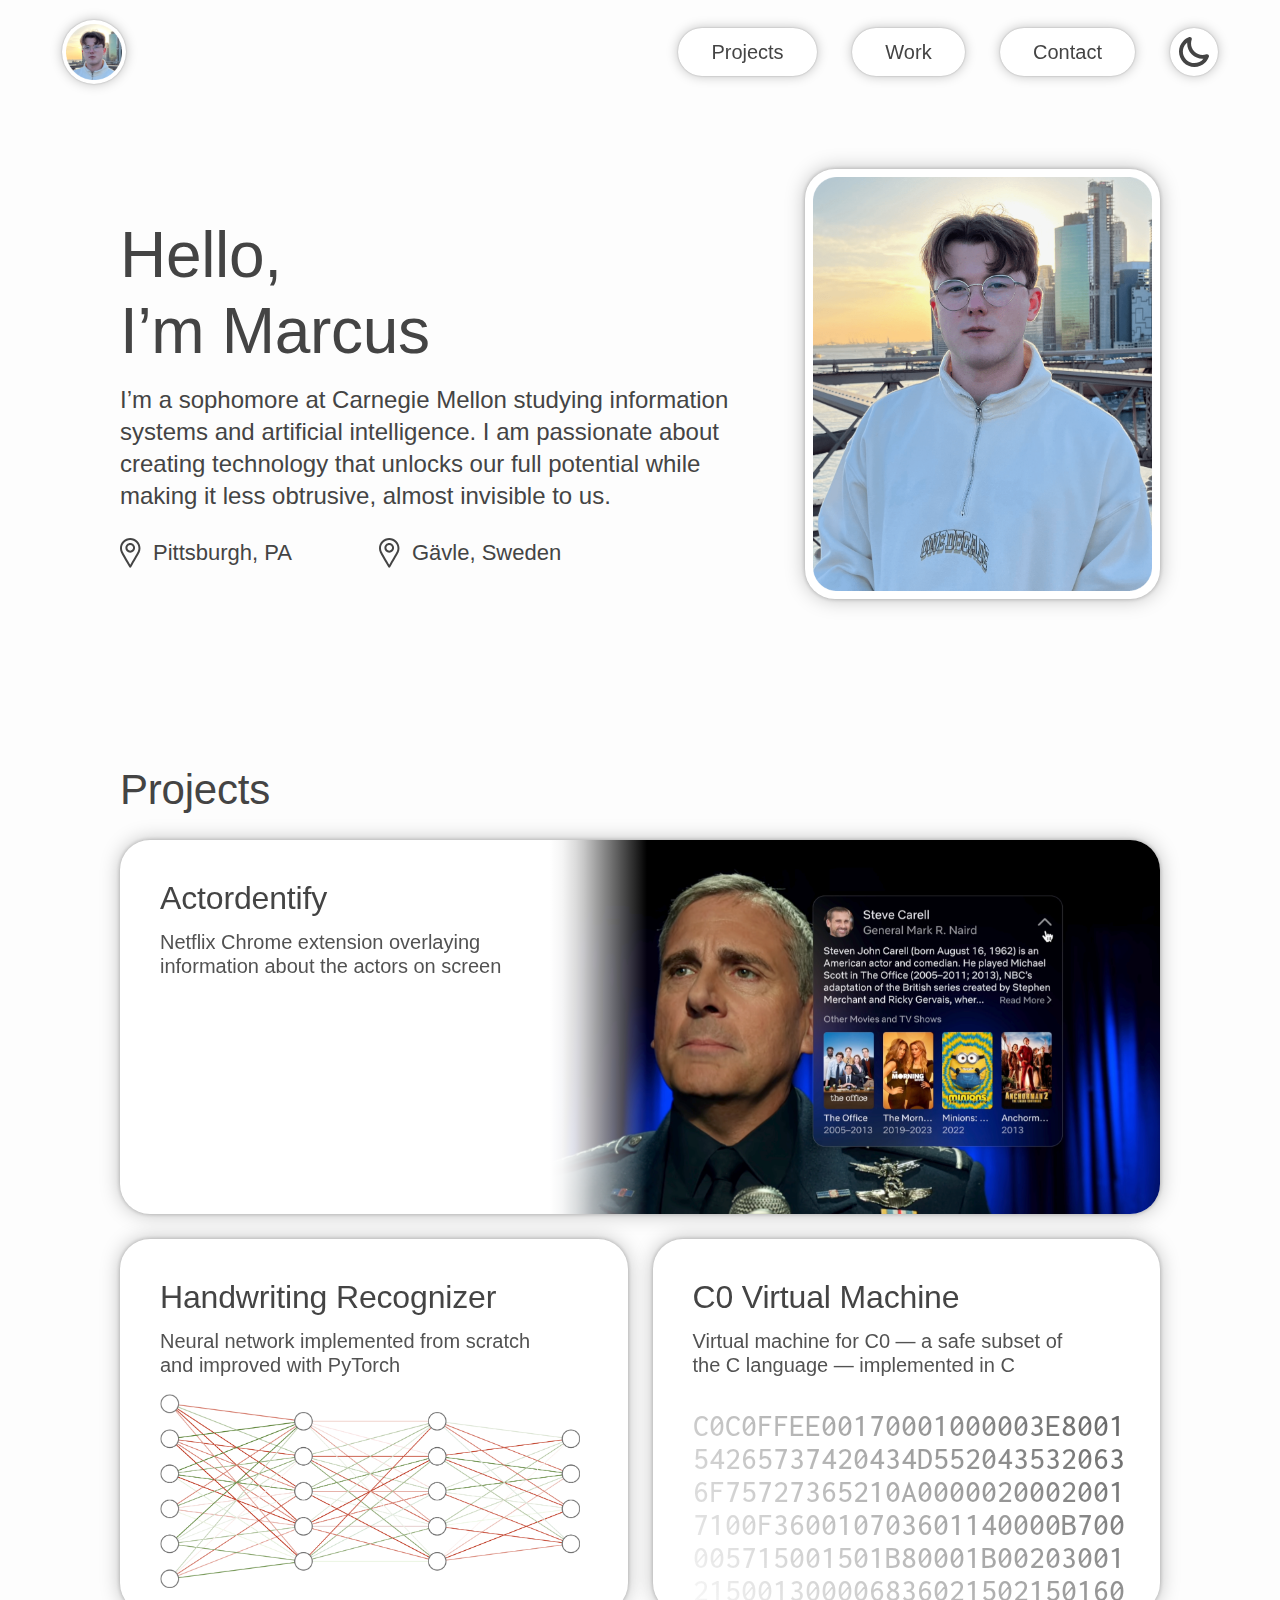
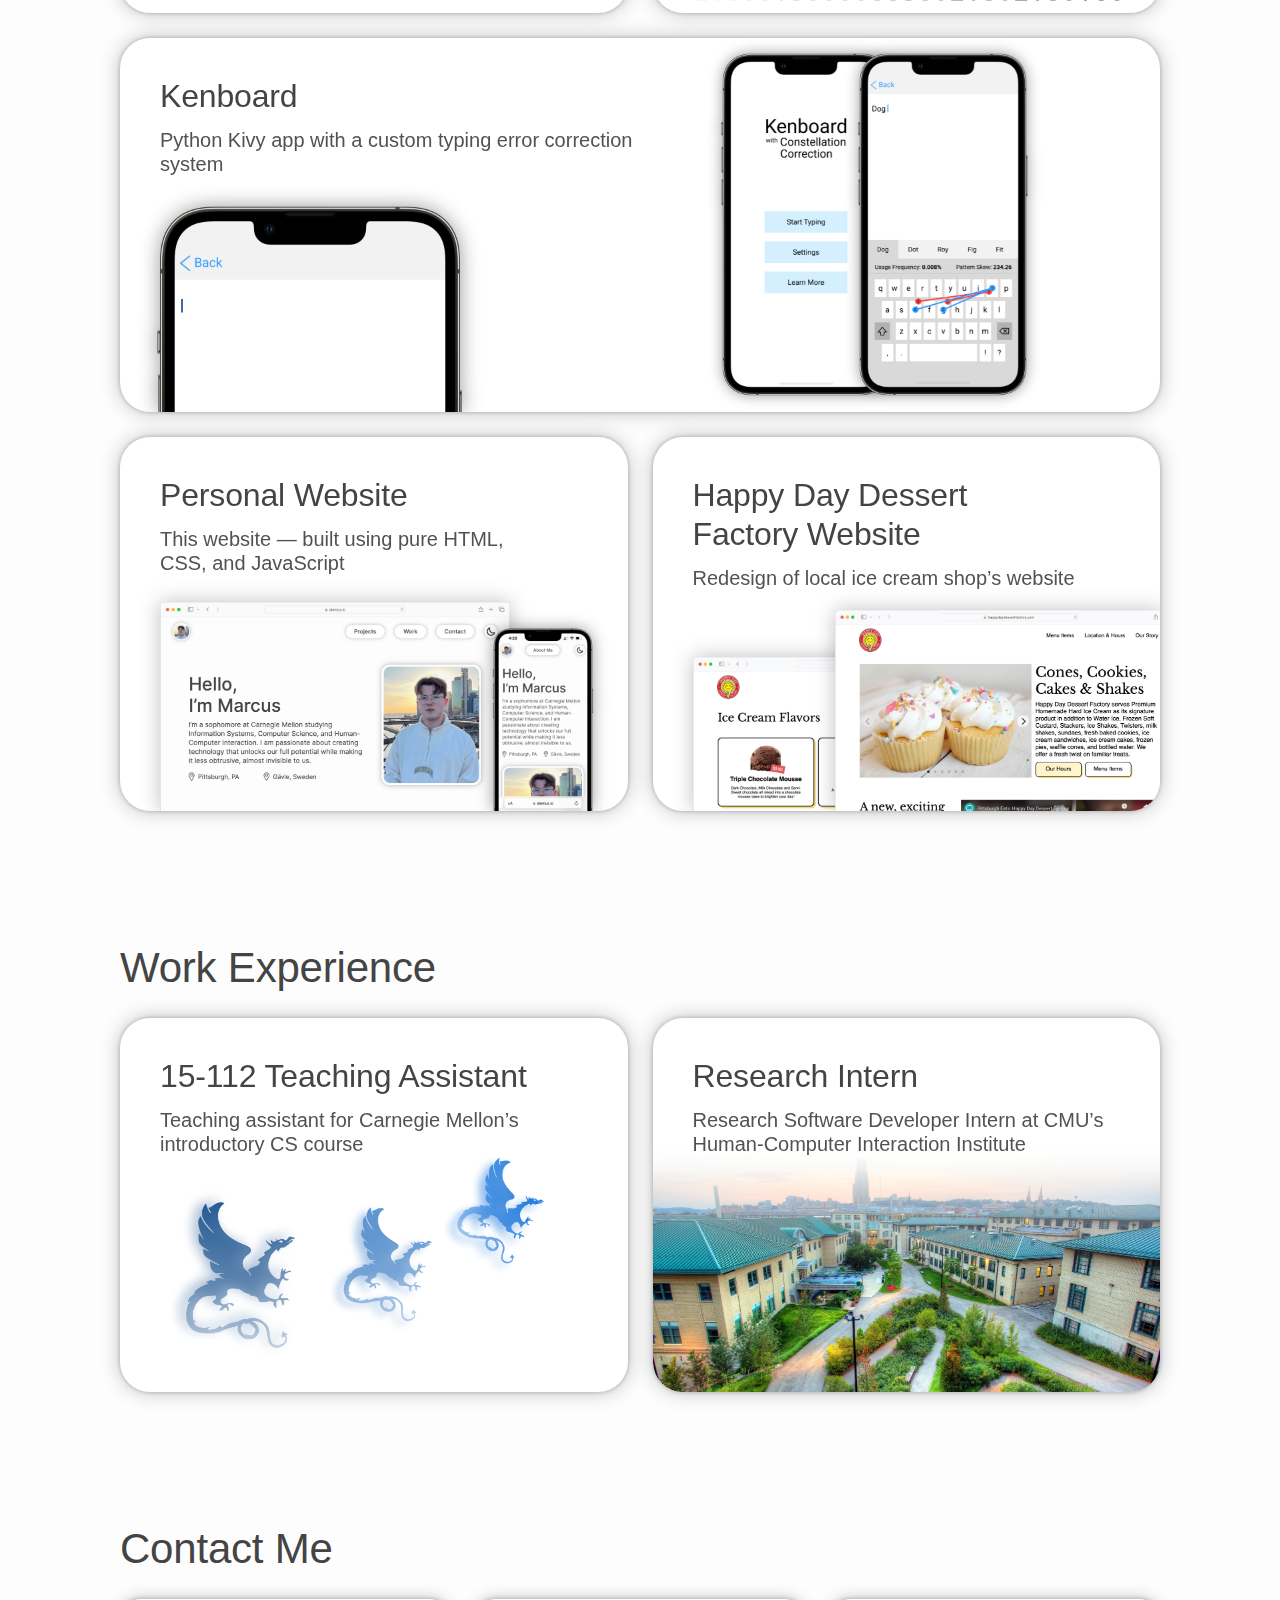
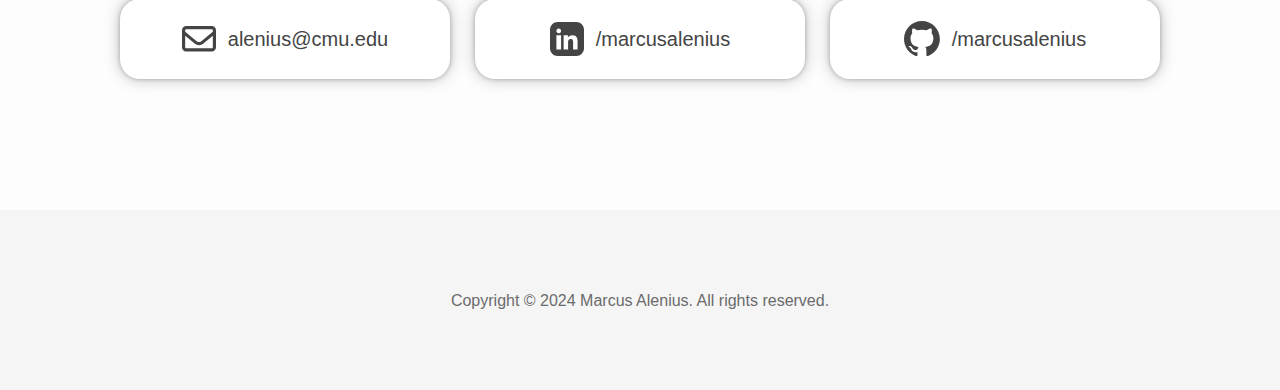
==== commit f1dd5e31: "changed to IS + AI" ====
--- a/index.html
+++ b/index.html
@@ -5,7 +5,7 @@
     <meta http-equiv="X-UA-Compatible" content="IE=edge">
     <meta name="viewport" content="width=device-width, initial-scale=1.0">
     <title>Marcus Alenius</title>
-    <meta name="description" content="I’m a sophomore at Carnegie Mellon studying information systems, computer science, and human-computer interaction. I am passionate about creating technology that unlocks our full potential while making it less obtrusive, almost invisible to us.">
+    <meta name="description" content="I’m a sophomore at Carnegie Mellon studying information systems and artificial intelligence. I am passionate about creating technology that unlocks our full potential while making it less obtrusive, almost invisible to us.">
     <meta name="author" content="Marcus Alenius">
     <!-- Mastodon verification -->
     <link rel="me" href="https://mastodon.social/@marcusalenius">
@@ -20,14 +20,14 @@
     <meta property="og:type" content="website">
     <meta property="og:site_name" content="Marcus Alenius">
     <meta property="og:title" content="Marcus Alenius">
-    <meta property="og:description" content="I’m a sophomore at Carnegie Mellon studying information systems, computer science, and human-computer interaction. I am passionate about creating technology that unlocks our full potential while making it less obtrusive, almost invisible to us.">
+    <meta property="og:description" content="I’m a sophomore at Carnegie Mellon studying information systems and artificial intelligence. I am passionate about creating technology that unlocks our full potential while making it less obtrusive, almost invisible to us.">
     <meta property="og:image" content="https://alenius.io/url-thumbnails/home-thumbnail.png">
     <!-- Twitter meta data -->
     <meta name="twitter:card" content="summary_large_image">
     <meta property="twitter:domain" content="alenius.io">
     <meta property="twitter:url" content="https://alenius.io">
     <meta name="twitter:title" content="Marcus Alenius">
-    <meta name="twitter:description" content="I’m a sophomore at Carnegie Mellon studying information systems, computer science, and human-computer interaction. I am passionate about creating technology that unlocks our full potential while making it less obtrusive, almost invisible to us.">
+    <meta name="twitter:description" content="I’m a sophomore at Carnegie Mellon studying information systems and artificial intelligence. I am passionate about creating technology that unlocks our full potential while making it less obtrusive, almost invisible to us.">
     <meta name="twitter:image" content="https://alenius.io/url-thumbnails/home-thumbnail.png">
     <!-- Font import -->
     <link rel="preconnect" href="https://fonts.googleapis.com">
@@ -110,7 +110,7 @@
       <div id="hero">
         <div id="hero-left">
           <h1>Hello,<br>I’m Marcus</h1>
-          <p class="paragraph-large">I’m a sophomore at Carnegie Mellon studying information systems, computer science, and human-computer interaction. I am passionate about creating technology that unlocks our full potential while making it less obtrusive, almost invisible to us.</p>
+          <p class="paragraph-large">I’m a sophomore at Carnegie Mellon studying information systems and artificial intelligence. I am passionate about creating technology that unlocks our full potential while making it less obtrusive, almost invisible to us.</p>
           <div id="locations-container">
             <a href="https://goo.gl/maps/bNiQi64BXmRpJvmT6" target="_blank" id="pitt-link">
               <div class="location">
